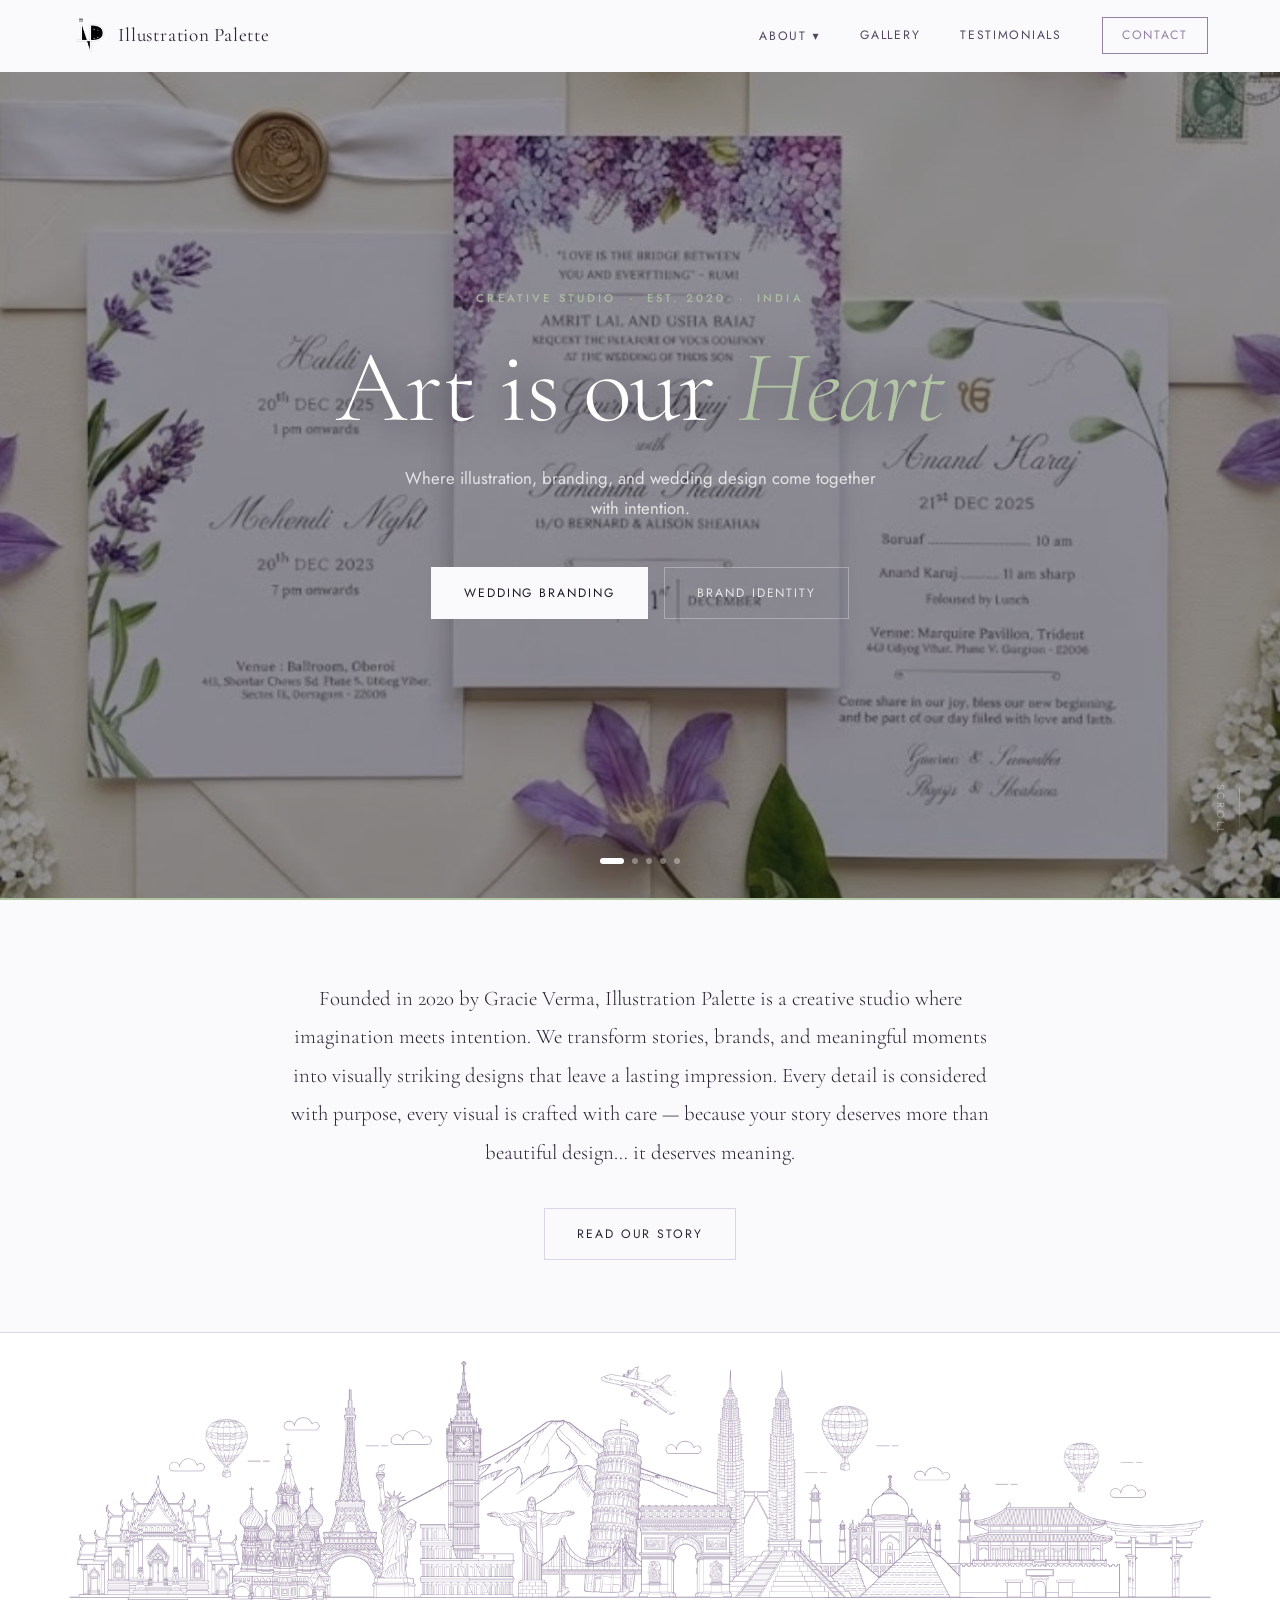
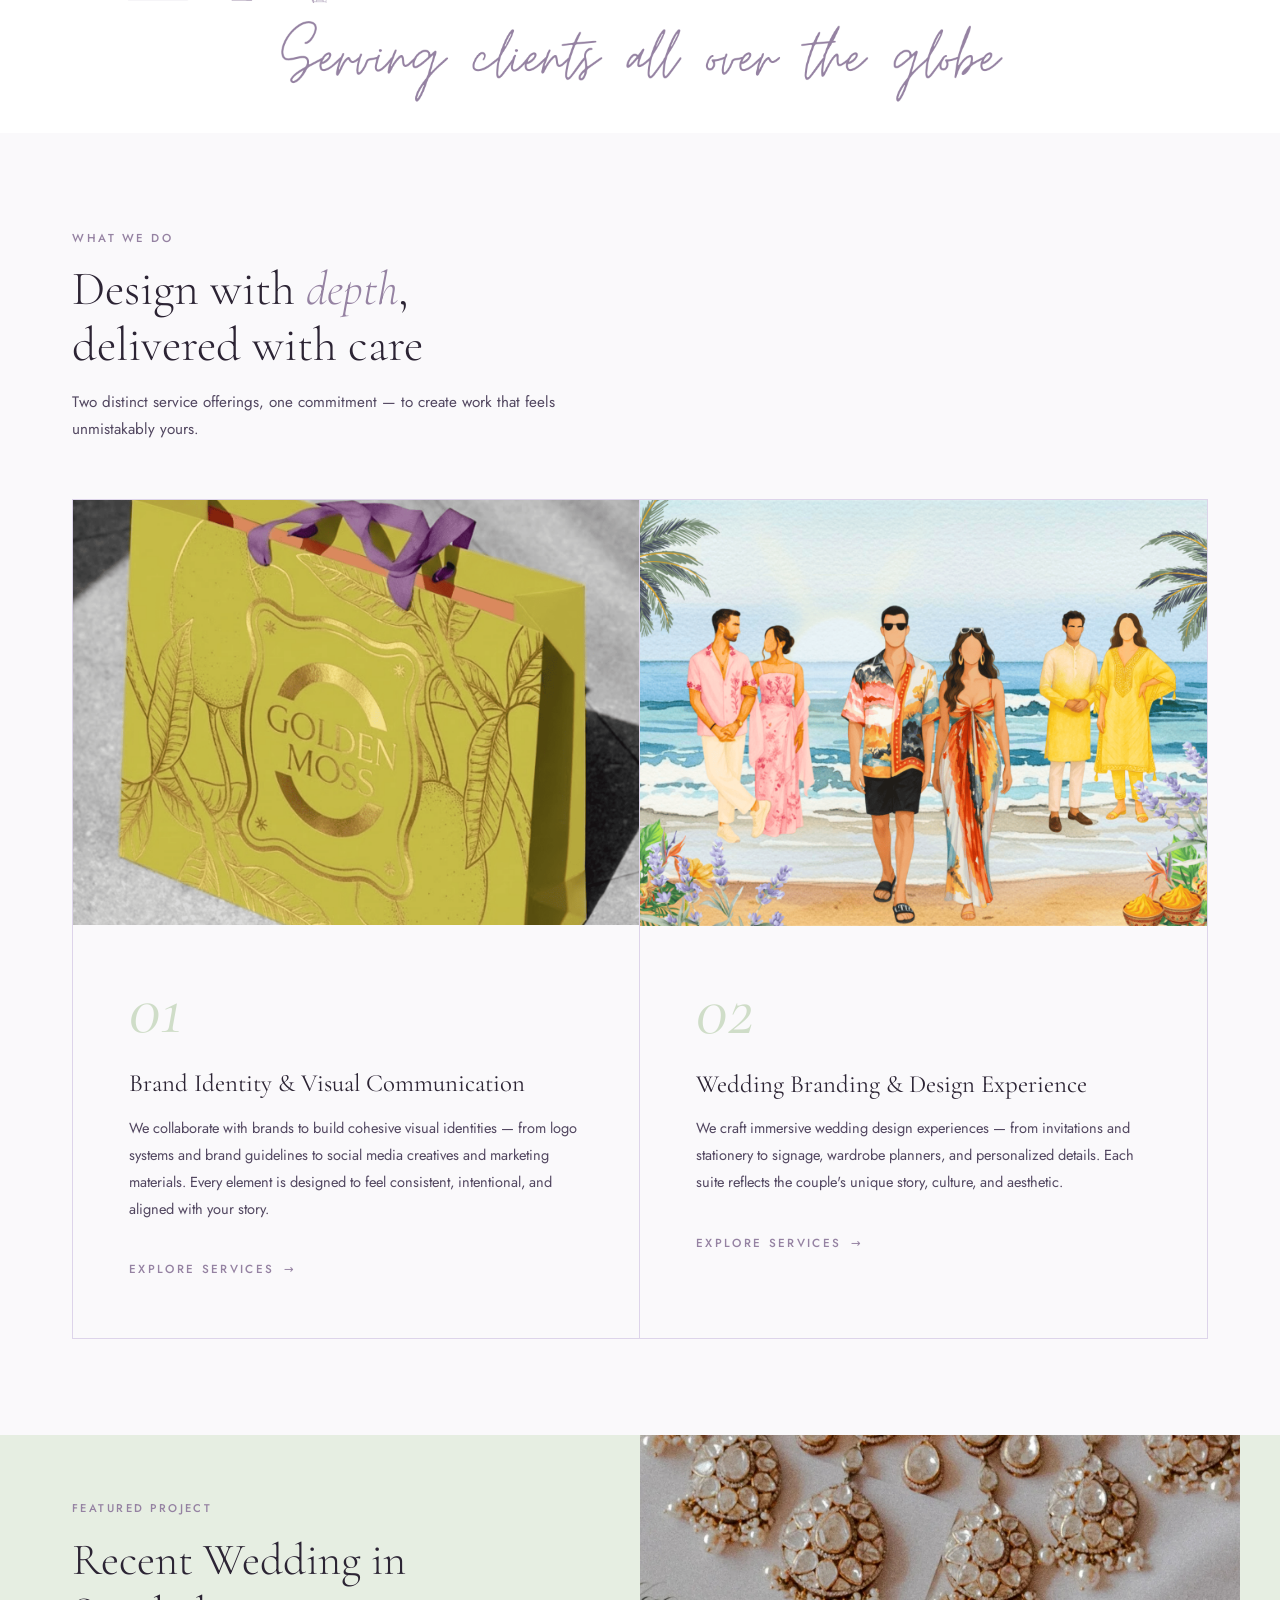
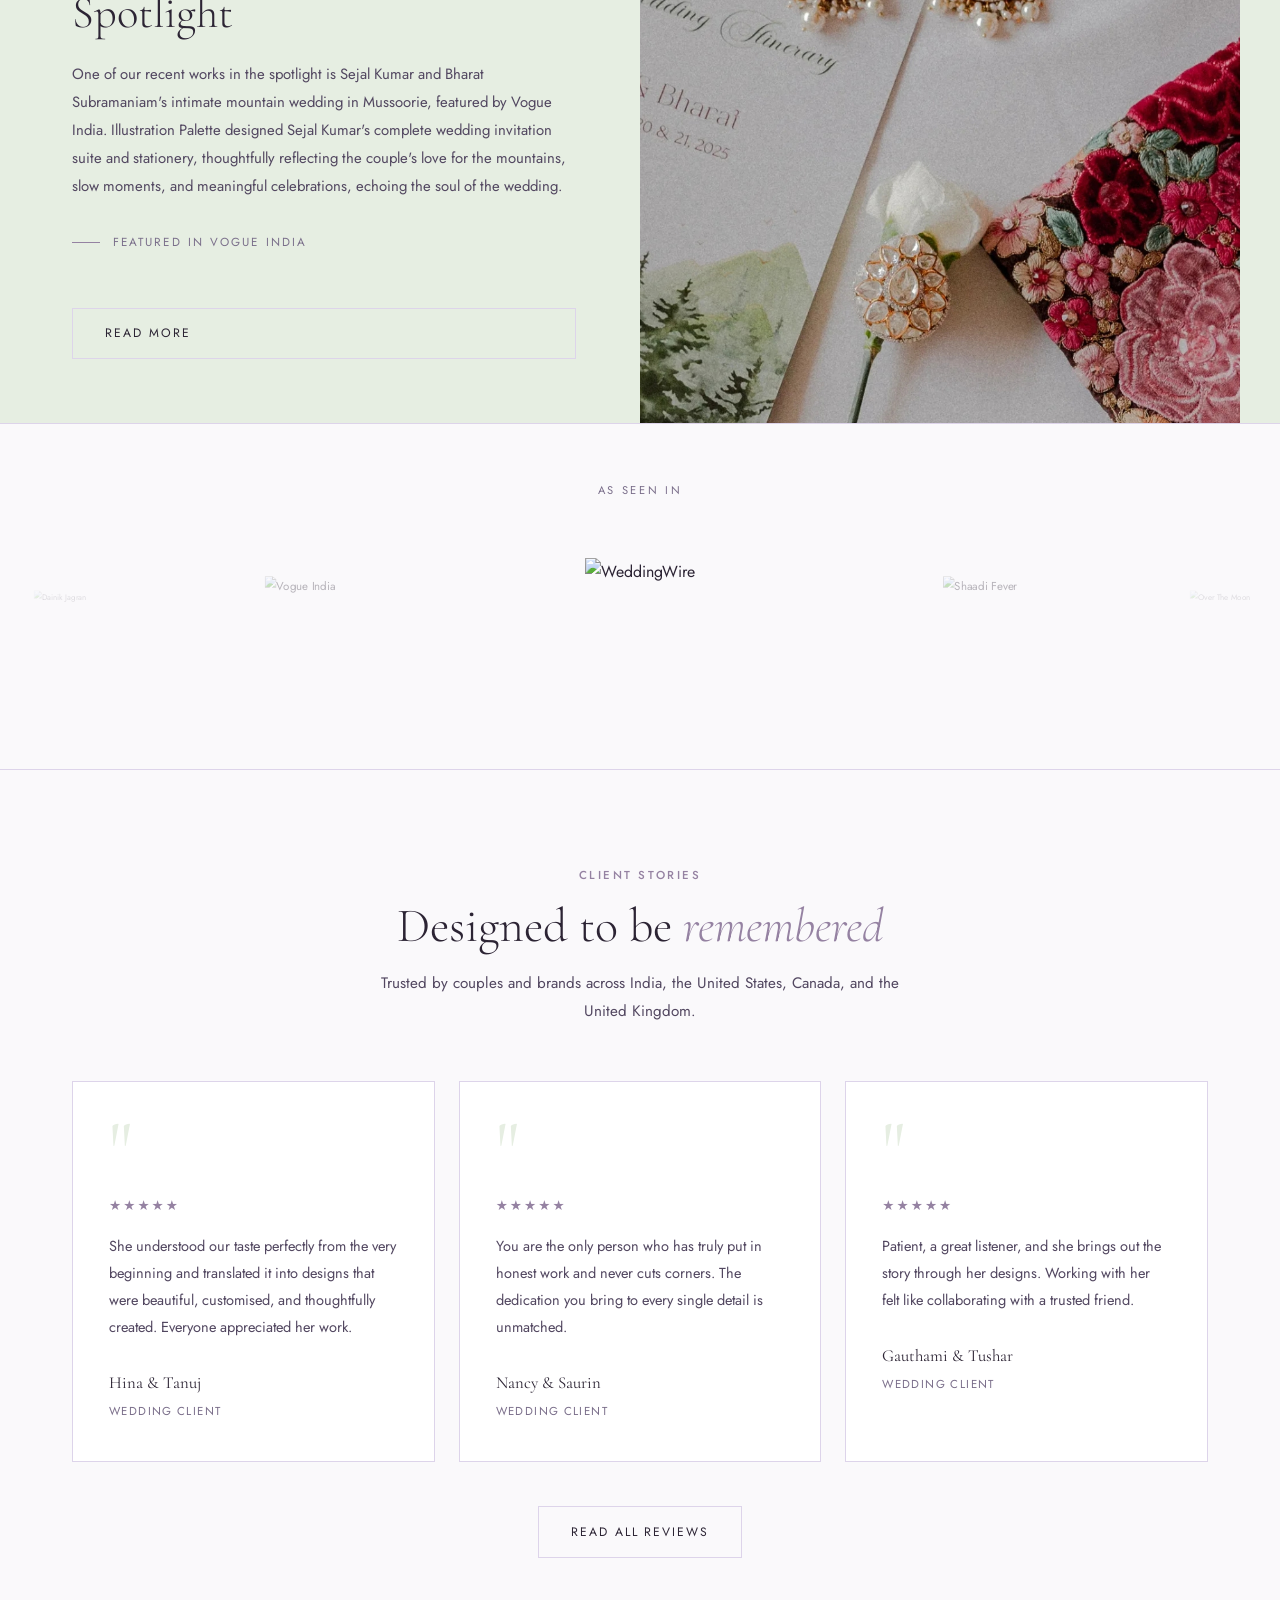
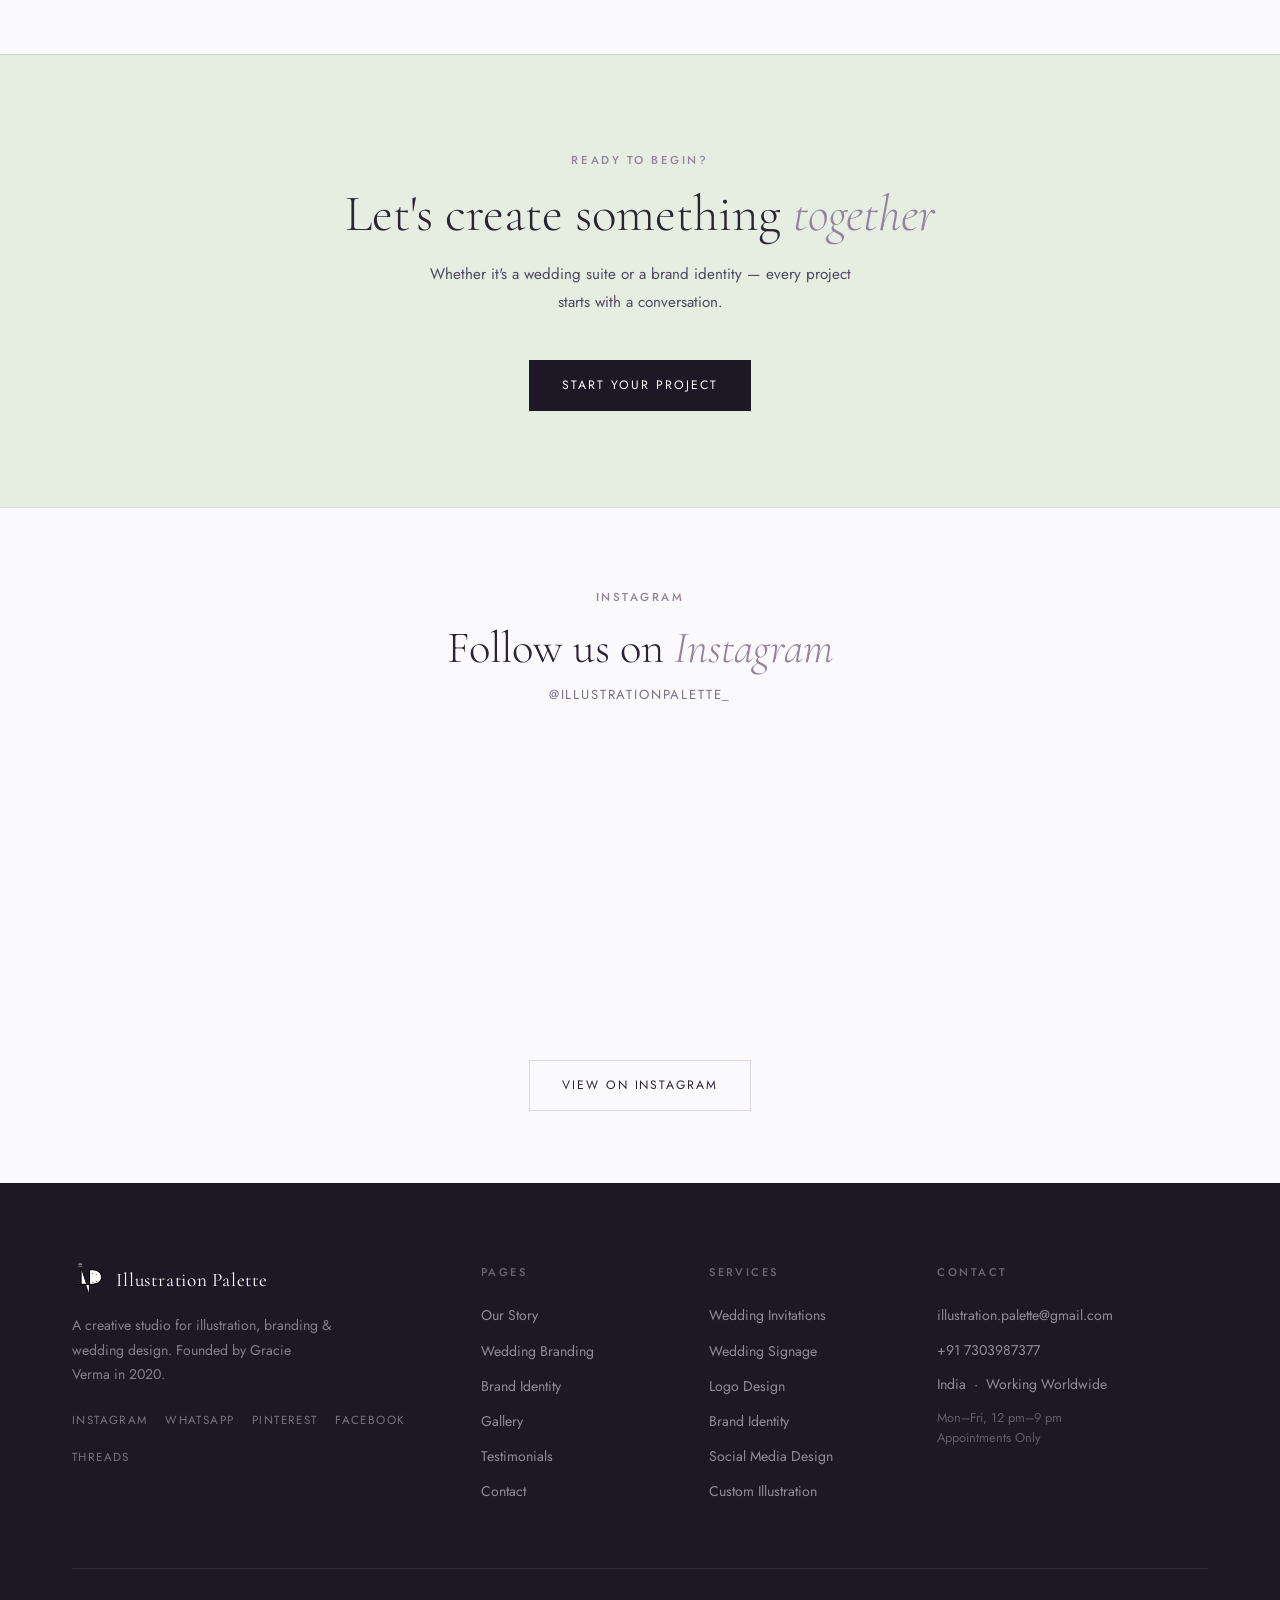
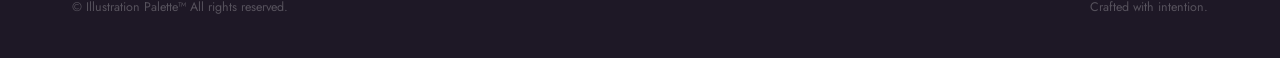
==== index.html @ edf14e71 "Initial commit — Illustration Palette static site 7-page static site (HTML/CSS/JS) for Illustration " ====
﻿<!DOCTYPE html>
<html lang="en">
<head>
  <meta charset="UTF-8">
  <meta name="viewport" content="width=device-width, initial-scale=1.0">
  <title>Illustration Palette — Art is our Heart</title>
  <meta name="description" content="Illustration Palette is a creative studio founded by Gracie Verma in 2020, specializing in brand identity, wedding branding, and custom illustration.">
  <link rel="icon" href="https://i0.wp.com/illustrationpalette.com/wp-content/uploads/2025/12/cropped-illustration-palette-packages-1-1.png?fit=32%2C32&ssl=1">
  <link rel="preconnect" href="https://fonts.googleapis.com">
  <link rel="preconnect" href="https://fonts.gstatic.com" crossorigin>
  <link href="https://fonts.googleapis.com/css2?family=Cormorant+Garamond:ital,wght@0,300;0,400;0,500;0,600;1,300;1,400&family=Jost:wght@300;400;500;600&display=swap" rel="stylesheet">
  <link rel="stylesheet" href="css/style.css">
</head>
<body>

  <!-- NAV -->
  <header class="nav" id="nav">
    <div class="nav__inner">
      <a href="index.html" class="nav__logo"><img src="media/Home%20Page/logo%20png.png" alt="Illustration Palette" class="nav__logo-img"><span>Illustration Palette</span></a>
      <nav class="nav__links" aria-label="Main navigation">
        <div class="nav__item">
          <a href="about.html" class="nav__link">About &#9662;</a>
          <div class="nav__dropdown-menu">
            <a href="about.html">Our Story</a>
            <a href="wedding-branding.html">Wedding Branding</a>
            <a href="brand-identity.html">Brand Identity</a>
          </div>
        </div>
        <a href="gallery.html" class="nav__link nav__item">Gallery</a>
        <a href="testimonials.html" class="nav__link nav__item">Testimonials</a>
        <a href="contact.html" class="nav__link nav__link--cta nav__item">Contact</a>
      </nav>
      <button class="nav__hamburger" id="hamburger" aria-label="Toggle menu">
        <span></span><span></span><span></span>
      </button>
    </div>
  </header>

  <nav class="nav__mobile" id="mobileNav" aria-label="Mobile navigation">
    <div class="nav__mobile-item">
      <a href="about.html" class="nav__mobile-link">About</a>
      <div class="nav__mobile-sub">
        <a href="about.html">Our Story</a>
        <a href="wedding-branding.html">Wedding Branding</a>
        <a href="brand-identity.html">Brand Identity</a>
      </div>
    </div>
    <div class="nav__mobile-item"><a href="gallery.html" class="nav__mobile-link">Gallery</a></div>
    <div class="nav__mobile-item"><a href="testimonials.html" class="nav__mobile-link">Testimonials</a></div>
    <div class="nav__mobile-item"><a href="contact.html" class="nav__mobile-link">Contact</a></div>
  </nav>

  <!-- HERO SLIDER -->
  <section class="hero" id="heroSlider">

    <div class="slider" aria-hidden="true">
      <div class="slide active">
        <img src="media/Home%20Page/home%20page%20slider/Website-banners-IP-1918-x-920-px-1.jpg" alt="Wedding invitation suite by Illustration Palette" loading="eager">
      </div>
      <div class="slide">
        <img src="media/Home%20Page/home%20page%20slider/Website-banners-IP-1918-x-920-px-2.jpg" alt="Custom stationery by Illustration Palette" loading="lazy">
      </div>
      <div class="slide">
        <img src="media/Home%20Page/home%20page%20slider/Website-banners-IP-1918-x-920-px-3.jpg" alt="Wedding signage by Illustration Palette" loading="lazy">
      </div>
      <div class="slide">
        <img src="media/Home%20Page/home%20page%20slider/Website-banners-IP-1918-x-920-px-4.jpg" alt="Fan-fold invitation suite by Illustration Palette" loading="lazy">
      </div>
      <div class="slide">
        <img src="media/Home%20Page/home%20page%20slider/Website-banners-IP-1918-x-920-px-5.jpg" alt="Wedding stationery flat-lay by Illustration Palette" loading="lazy">
      </div>
      <div class="slider__overlay"></div>
    </div>

    <div class="hero__content">
      <span class="hero__eyebrow">Creative Studio &nbsp;·&nbsp; Est. 2020 &nbsp;·&nbsp; India</span>
      <h1 class="hero__title">Art is our <em>Heart</em></h1>
      <p class="hero__subtitle">Where illustration, branding, and wedding design come together with intention.</p>
      <div class="hero__ctas">
        <a href="wedding-branding.html" class="btn btn--cream">Wedding Branding</a>
        <a href="brand-identity.html" class="btn btn--ghost">Brand Identity</a>
      </div>
    </div>

    <div class="slider__dots" role="tablist" aria-label="Slider navigation">
      <button class="slider__dot active" role="tab" aria-label="Slide 1" aria-selected="true"></button>
      <button class="slider__dot" role="tab" aria-label="Slide 2" aria-selected="false"></button>
      <button class="slider__dot" role="tab" aria-label="Slide 3" aria-selected="false"></button>
      <button class="slider__dot" role="tab" aria-label="Slide 4" aria-selected="false"></button>
      <button class="slider__dot" role="tab" aria-label="Slide 5" aria-selected="false"></button>
    </div>

    <div class="slider__progress" id="sliderProgress"></div>

    <div class="hero__scroll" aria-hidden="true">
      <div class="hero__scroll-line"></div>
      <span>Scroll</span>
    </div>

  </section>

  <!-- INTRO BAND -->
  <div class="intro-band">
    <div class="container">
      <div class="intro-band__inner">
        <p class="intro-band__text">Founded in 2020 by Gracie Verma, Illustration Palette is a creative studio where imagination meets intention. We transform stories, brands, and meaningful moments into visually striking designs that leave a lasting impression. Every detail is considered with purpose, every visual is crafted with care — because your story deserves more than beautiful design… it deserves meaning.</p>
        <a href="about.html" class="btn btn--outline intro-band__cta">Read Our Story</a>
      </div>
    </div>
  </div>

  <!-- BREAKER BANNER -->
  <div class="breaker-banner" role="img" aria-label="Illustration Palette studio work">
    <div class="breaker-banner__shield"></div>
  </div>

  <!-- SERVICES -->
  <section class="services">
    <div class="container">
      <div class="section-header fade-in">
        <span class="label">What We Do</span>
        <h2 class="section-header__title">Design with <em>depth</em>,<br>delivered with care</h2>
        <p class="section-header__sub">Two distinct service offerings, one commitment — to create work that feels unmistakably yours.</p>
      </div>
      <div class="services__grid">
        <div class="service-card fade-in">
          <div class="service-card__img">
            <img src="media/Home%20Page/Services-banner-1.png" alt="Brand Identity work by Illustration Palette" loading="lazy">
          </div>
          <div class="service-card__body">
            <div class="service-card__num">01</div>
            <h3 class="service-card__title">Brand Identity &amp; Visual Communication</h3>
            <p class="service-card__desc">We collaborate with brands to build cohesive visual identities — from logo systems and brand guidelines to social media creatives and marketing materials. Every element is designed to feel consistent, intentional, and aligned with your story.</p>
            <a href="brand-identity.html" class="service-card__link">Explore Services</a>
          </div>
        </div>
        <div class="service-card fade-in">
          <div class="service-card__img">
            <img src="media/Home%20Page/Services-banner-2.png" alt="Wedding Branding work by Illustration Palette" loading="lazy">
          </div>
          <div class="service-card__body">
            <div class="service-card__num">02</div>
            <h3 class="service-card__title">Wedding Branding &amp; Design Experience</h3>
            <p class="service-card__desc">We craft immersive wedding design experiences — from invitations and stationery to signage, wardrobe planners, and personalized details. Each suite reflects the couple's unique story, culture, and aesthetic.</p>
            <a href="wedding-branding.html" class="service-card__link">Explore Services</a>
          </div>
        </div>
      </div>
    </div>
  </section>

  <!-- FEATURED PROJECT -->
  <section class="featured">
    <div class="featured__inner">
      <div class="featured__text fade-in">
        <span class="featured__label">Featured Project</span>
        <h2 class="featured__title">Recent Wedding in Spotlight</h2>
        <p class="featured__desc">One of our recent works in the spotlight is Sejal Kumar and Bharat Subramaniam's intimate mountain wedding in Mussoorie, featured by Vogue India. Illustration Palette designed Sejal Kumar's complete wedding invitation suite and stationery, thoughtfully reflecting the couple's love for the mountains, slow moments, and meaningful celebrations, echoing the soul of the wedding.</p>
        <div class="featured__press">Featured in Vogue India</div>
        <br>
        <a href="https://www.vogue.in/gallery/exclusive-inside-sejal-kumar-and-bharat-subramaniams-mountain-wedding-in-mussoorie" class="btn btn--outline" style="margin-top:1.75rem" target="_blank" rel="noopener">Read More</a>
      </div>
      <div class="featured__img fade-in">
        <img src="media/Home%20Page/home%20page%20slider/Website-banners-IP-1918-x-920-px-5.jpg"
             alt="Wedding design work by Illustration Palette" loading="lazy">
      </div>
    </div>
  </section>

  <!-- PRESS -->
  <section class="press">
    <p class="press__label">As Seen In</p>
    <div class="press__carousel" id="pressCarousel">
      <div class="press__item"><img src="media/Home%20Page/as%20seen%20in/vogue%20india.png" alt="Vogue India" draggable="false"></div>
      <div class="press__item"><img src="media/Home%20Page/as%20seen%20in/weddingwire.png" alt="WeddingWire" draggable="false"></div>
      <div class="press__item"><img src="media/Home%20Page/as%20seen%20in/shaadifever.webp" alt="Shaadi Fever" draggable="false"></div>
      <div class="press__item"><img src="media/Home%20Page/as%20seen%20in/over%20the%20moon.png" alt="Over The Moon" draggable="false"></div>
      <div class="press__item"><img src="media/Home%20Page/as%20seen%20in/tboi.png" alt="TBOI" draggable="false"></div>
      <div class="press__item"><img src="media/Home%20Page/as%20seen%20in/social%20ketchup.webp" alt="Social Ketchup" draggable="false"></div>
      <div class="press__item"><img src="media/Home%20Page/as%20seen%20in/wedding%20bazar.png" alt="Wedding Bazar" draggable="false"></div>
      <div class="press__item"><img src="media/Home%20Page/as%20seen%20in/local%20samosa.png" alt="Local Samosa" draggable="false"></div>
      <div class="press__item"><img src="media/Home%20Page/as%20seen%20in/dainik%20jagran.png" alt="Dainik Jagran" draggable="false"></div>
    </div>
  </section>

  <!-- TESTIMONIALS PREVIEW -->
  <section class="testimonials section">
    <div class="container">
      <div class="section-header section-header--center fade-in">
        <span class="label">Client Stories</span>
        <h2 class="section-header__title">Designed to be <em>remembered</em></h2>
        <p class="section-header__sub">Trusted by couples and brands across India, the United States, Canada, and the United Kingdom.</p>
      </div>
      <div class="testimonials__grid">
        <div class="testimonial-card fade-in">
          <span class="testimonial-card__quote">"</span>
          <div class="stars"><span>★</span><span>★</span><span>★</span><span>★</span><span>★</span></div>
          <p class="testimonial-card__text">She understood our taste perfectly from the very beginning and translated it into designs that were beautiful, customised, and thoughtfully created. Everyone appreciated her work.</p>
          <div class="testimonial-card__author">Hina &amp; Tanuj</div>
          <div class="testimonial-card__role">Wedding Client</div>
        </div>
        <div class="testimonial-card fade-in">
          <span class="testimonial-card__quote">"</span>
          <div class="stars"><span>★</span><span>★</span><span>★</span><span>★</span><span>★</span></div>
          <p class="testimonial-card__text">You are the only person who has truly put in honest work and never cuts corners. The dedication you bring to every single detail is unmatched.</p>
          <div class="testimonial-card__author">Nancy &amp; Saurin</div>
          <div class="testimonial-card__role">Wedding Client</div>
        </div>
        <div class="testimonial-card fade-in">
          <span class="testimonial-card__quote">"</span>
          <div class="stars"><span>★</span><span>★</span><span>★</span><span>★</span><span>★</span></div>
          <p class="testimonial-card__text">Patient, a great listener, and she brings out the story through her designs. Working with her felt like collaborating with a trusted friend.</p>
          <div class="testimonial-card__author">Gauthami &amp; Tushar</div>
          <div class="testimonial-card__role">Wedding Client</div>
        </div>
      </div>
      <div style="text-align:center; margin-top:2.75rem">
        <a href="testimonials.html" class="btn btn--outline">Read All Reviews</a>
      </div>
    </div>
  </section>

  <!-- CTA -->
  <section class="cta-section">
    <span class="label">Ready to Begin?</span>
    <h2 class="cta-section__title">Let's create something <em>together</em></h2>
    <p class="cta-section__sub">Whether it's a wedding suite or a brand identity — every project starts with a conversation.</p>
    <a href="contact.html" class="btn btn--primary">Start Your Project</a>
  </section>

  <!-- INSTAGRAM -->
  <section class="insta-section">
    <div class="container">
      <div class="insta-section__header">
        <span class="label">Instagram</span>
        <h2 class="insta-section__title">Follow us on <em>Instagram</em></h2>
        <p class="insta-section__handle">@illustrationpalette_</p>
      </div>
      <div class="insta-section__widget">
        <script src="https://elfsightcdn.com/platform.js" async></script>
        <div class="elfsight-app-f2173ceb-1bfb-4283-a702-a3a6cb5f926a" data-elfsight-app-lazy></div>
      </div>
      <div class="insta-section__cta">
        <a href="https://instagram.com/illustrationpalette_" class="btn btn--outline" target="_blank" rel="noopener">View on Instagram</a>
      </div>
    </div>
  </section>

  <!-- FOOTER -->
  <footer class="footer">
    <div class="container">
      <div class="footer__grid">
        <div>
          <div class="footer__logo"><img src="media/Home%20Page/logo%20png.png" alt="" class="footer__logo-img">Illustration Palette</div>
          <p class="footer__tagline">A creative studio for illustration, branding &amp; wedding design. Founded by Gracie Verma in 2020.</p>
          <div class="footer__social">
            <a href="https://instagram.com/illustrationpalette_" class="footer__social-link" target="_blank" rel="noopener">Instagram</a>
            <a href="https://wa.me/917303987377" class="footer__social-link" target="_blank" rel="noopener">WhatsApp</a>
            <a href="https://pinterest.com/IllustrationPalette_" class="footer__social-link" target="_blank" rel="noopener">Pinterest</a>
            <a href="#" class="footer__social-link">Facebook</a>
            <a href="#" class="footer__social-link">Threads</a>
          </div>
        </div>
        <div>
          <div class="footer__heading">Pages</div>
          <div class="footer__links">
            <a href="about.html" class="footer__link">Our Story</a>
            <a href="wedding-branding.html" class="footer__link">Wedding Branding</a>
            <a href="brand-identity.html" class="footer__link">Brand Identity</a>
            <a href="gallery.html" class="footer__link">Gallery</a>
            <a href="testimonials.html" class="footer__link">Testimonials</a>
            <a href="contact.html" class="footer__link">Contact</a>
          </div>
        </div>
        <div>
          <div class="footer__heading">Services</div>
          <div class="footer__links">
            <a href="wedding-branding.html" class="footer__link">Wedding Invitations</a>
            <a href="wedding-branding.html" class="footer__link">Wedding Signage</a>
            <a href="brand-identity.html" class="footer__link">Logo Design</a>
            <a href="brand-identity.html" class="footer__link">Brand Identity</a>
            <a href="brand-identity.html" class="footer__link">Social Media Design</a>
            <a href="brand-identity.html" class="footer__link">Custom Illustration</a>
          </div>
        </div>
        <div>
          <div class="footer__heading">Contact</div>
          <div class="footer__contact-item">illustration.palette@gmail.com</div>
          <div class="footer__contact-item">+91 7303987377</div>
          <div class="footer__contact-item">India &nbsp;·&nbsp; Working Worldwide</div>
          <div class="footer__contact-item" style="font-size:0.8rem;color:rgba(255,255,255,0.3);margin-top:0.5rem">Mon–Fri, 12 pm–9 pm<br>Appointments Only</div>
        </div>
      </div>
      <div class="footer__bottom">
        <span>© Illustration Palette™ All rights reserved.</span>
        <span>Crafted with intention.</span>
      </div>
    </div>
  </footer>

  <script src="js/main.js"></script>
</body>
</html>
---- css/style.css ----
@import url('https://fonts.googleapis.com/css2?family=Cormorant+Garamond:ital,wght@0,300;0,400;0,500;0,600;1,300;1,400&family=Jost:wght@300;400;500;600&display=swap');

/* ─── RESET ─── */
*, *::before, *::after { box-sizing: border-box; margin: 0; padding: 0; }
html { scroll-behavior: smooth; font-size: 16px; }
img { max-width: 100%; height: auto; display: block; }
a { text-decoration: none; color: inherit; }
button { cursor: pointer; border: none; background: none; font-family: inherit; }
ul, ol { list-style: none; }
input, select, textarea, button { font-family: inherit; }

/* ─── VARIABLES ─── */
:root {
  --cream:      #FAF9FB;           /* near-white with a whisper of purple  */
  --white:      #ffffff;
  --dark:       #1E1826;           /* deep purple-dark for dark sections   */
  --text:       #2C2434;           /* warm dark purple for body text       */
  --text-mid:   #524760;           /* muted purple-grey for secondary text */
  --text-light: #7A6E8A;           /* soft purple for captions / metadata  */
  --gold:       #9582A2;           /* PRIMARY ACCENT — muted mauve purple  */
  --gold-light: #B4A5C3;           /* lighter mauve for hovers / gradients */
  --blush:      #E6EEE2;           /* light sage green for section bgs     */
  --blush-deep: #CFDDC8;           /* deeper sage for borders / dividers   */
  --sage:       #B1C5A4;           /* SECONDARY ACCENT — sage green        */
  --border:     #DDD4EA;           /* lavender-tinted border               */
  --serif:      'Cormorant Garamond', Georgia, serif;
  --sans:       'Jost', system-ui, -apple-system, sans-serif;
  --max:        1200px;
  --nav-h:      72px;
  --ease:       cubic-bezier(0.4, 0, 0.2, 1);
}

/* ─── BASE ─── */
body {
  font-family: var(--sans);
  background-color: var(--cream);
  color: var(--text);
  line-height: 1.7;
  font-size: 1rem;
  font-weight: 400;
  overflow-x: hidden;
}
h1, h2, h3, h4, h5 {
  font-family: var(--serif);
  font-weight: 400;
  line-height: 1.2;
  color: var(--text);
}
p { line-height: 1.85; }
strong { font-weight: 500; }

/* ─── UTILITIES ─── */
.container        { max-width: var(--max); margin: 0 auto; padding: 0 2rem; }
.container--narrow{ max-width: 820px; margin: 0 auto; padding: 0 2rem; }
.text-center      { text-align: center; }

.label {
  font-size: 0.72rem;
  letter-spacing: 0.22em;
  text-transform: uppercase;
  font-weight: 500;
  color: var(--gold);
  display: block;
  margin-bottom: 0.85rem;
  font-family: var(--sans);
}

.section    { padding: 6rem 0; }
.section--sm{ padding: 3.5rem 0; }
.section--dark  { background: var(--dark); color: rgba(255,255,255,0.78); }
.section--dark h1,
.section--dark h2,
.section--dark h3 { color: #fff; }
.section--blush { background: var(--blush); }

.divider {
  width: 40px; height: 1px;
  background: var(--gold);
  margin: 1.25rem auto;
}
.divider--left { margin-left: 0; }

/* ─── FADE-IN ANIMATION ─── */
.fade-in {
  opacity: 0;
  transform: translateY(28px);
  transition: opacity 0.75s var(--ease), transform 0.75s var(--ease);
}
.fade-in.visible { opacity: 1; transform: translateY(0); }

/* ─── BUTTONS ─── */
.btn {
  display: inline-flex;
  align-items: center;
  gap: 0.5rem;
  padding: 0.9rem 2rem;
  font-size: 0.76rem;
  letter-spacing: 0.16em;
  text-transform: uppercase;
  font-weight: 400;
  transition: all 0.25s var(--ease);
  cursor: pointer;
  font-family: var(--sans);
}
.btn--primary {
  background: var(--dark);
  color: #fff;
  border: 1px solid var(--dark);
}
.btn--primary:hover { background: var(--gold); border-color: var(--gold); }

.btn--outline {
  background: transparent;
  color: var(--text);
  border: 1px solid var(--border);
}
.btn--outline:hover { border-color: var(--text); }

.btn--gold {
  background: var(--gold);
  color: #fff;
  border: 1px solid var(--gold);
}
.btn--gold:hover { background: transparent; color: var(--gold); }

.btn--ghost {
  background: transparent;
  color: rgba(255,255,255,0.8);
  border: 1px solid rgba(255,255,255,0.3);
}
.btn--ghost:hover { border-color: #fff; color: #fff; }

.btn--cream {
  background: var(--cream);
  color: var(--dark);
  border: 1px solid var(--cream);
}
.btn--cream:hover { background: var(--sage); border-color: var(--sage); }

/* ─── NAVIGATION ─── */
.nav {
  position: fixed;
  top: 0; left: 0; right: 0;
  z-index: 999;
  height: var(--nav-h);
  display: flex;
  align-items: center;
  background: var(--cream);
  transition: box-shadow 0.4s;
  border-bottom: 1px solid transparent;
}
.nav.scrolled {
  box-shadow: 0 2px 32px rgba(0,0,0,0.07);
  border-bottom-color: var(--border);
}
.nav__inner {
  display: flex;
  align-items: center;
  justify-content: space-between;
  width: 100%;
  max-width: var(--max);
  margin: 0 auto;
  padding: 0 2rem;
}
.nav__logo {
  display: flex;
  align-items: center;
  gap: 0.65rem;
  color: var(--text);
}
.nav__logo-img {
  height: 36px;
  width: auto;
  flex-shrink: 0;
  display: block;
  mix-blend-mode: multiply; /* blends white bg into the cream nav */
}
.nav__logo span {
  font-family: var(--serif);
  font-size: 1.2rem;
  letter-spacing: 0.04em;
}
.nav__links {
  display: flex;
  align-items: center;
  gap: 2.5rem;
}
.nav__item { position: relative; }
.nav__link {
  font-size: 0.76rem;
  letter-spacing: 0.14em;
  text-transform: uppercase;
  font-weight: 400;
  color: var(--text-mid);
  transition: color 0.2s;
  padding: 0.25rem 0;
  display: inline-flex;
  align-items: center;
  gap: 0.3rem;
}
.nav__link:hover, .nav__link.active { color: var(--text); }
.nav__link--cta {
  color: var(--gold);
  border: 1px solid var(--gold);
  padding: 0.45rem 1.2rem;
}
.nav__link--cta:hover { background: var(--gold); color: #fff; }

.nav__dropdown-menu {
  position: absolute;
  top: 100%;
  left: 0;
  background: var(--cream);
  border: 1px solid var(--border);
  min-width: 200px;
  padding: 0.75rem 0 0.5rem;
  opacity: 0;
  pointer-events: none;
  transform: translateY(-6px);
  transition: opacity 0.25s, transform 0.25s;
  box-shadow: 0 10px 30px rgba(0,0,0,0.08);
}
.nav__item:hover .nav__dropdown-menu {
  opacity: 1;
  pointer-events: all;
  transform: translateY(0);
}
.nav__dropdown-menu a {
  display: block;
  padding: 0.6rem 1.4rem;
  font-size: 0.76rem;
  letter-spacing: 0.1em;
  text-transform: uppercase;
  color: var(--text-mid);
  transition: color 0.2s;
}
.nav__dropdown-menu a:hover { color: var(--gold); }

.nav__hamburger {
  display: none;
  flex-direction: column;
  justify-content: center;
  gap: 6px;
  width: 28px;
  height: 28px;
  cursor: pointer;
  background: none;
  border: none;
  padding: 0;
}
.nav__hamburger span {
  width: 100%;
  height: 1.5px;
  background: var(--text);
  transition: all 0.3s;
  transform-origin: center;
  display: block;
}
.nav__hamburger.open span:nth-child(1) { transform: translateY(7.5px) rotate(45deg); }
.nav__hamburger.open span:nth-child(2) { opacity: 0; transform: scaleX(0); }
.nav__hamburger.open span:nth-child(3) { transform: translateY(-7.5px) rotate(-45deg); }

.nav__mobile {
  display: none;
  position: fixed;
  top: var(--nav-h);
  left: 0; right: 0;
  background: var(--cream);
  border-bottom: 1px solid var(--border);
  padding: 1.5rem 2rem 2rem;
  z-index: 998;
  box-shadow: 0 8px 24px rgba(0,0,0,0.08);
}
.nav__mobile.open { display: block; }
.nav__mobile-item { margin-bottom: 1.1rem; }
.nav__mobile-link {
  font-size: 0.82rem;
  letter-spacing: 0.14em;
  text-transform: uppercase;
  color: var(--text-mid);
  display: block;
  padding: 0.2rem 0;
}
.nav__mobile-link:hover { color: var(--gold); }
.nav__mobile-sub { padding-left: 1rem; margin-top: 0.5rem; }
.nav__mobile-sub a {
  display: block;
  font-size: 0.76rem;
  letter-spacing: 0.1em;
  text-transform: uppercase;
  color: var(--text-light);
  padding: 0.3rem 0;
  transition: color 0.2s;
}
.nav__mobile-sub a:hover { color: var(--gold); }

/* ─── HERO SLIDER ─── */
.hero {
  position: relative;
  min-height: 100vh;
  display: flex;
  flex-direction: column;
  justify-content: center;
  align-items: center;
  text-align: center;
  overflow: hidden;
}

.slider {
  position: absolute;
  inset: 0;
  z-index: 0;
}
.slide {
  position: absolute;
  inset: 0;
  opacity: 0;
  transition: opacity 1.2s ease;
}
.slide.active { opacity: 1; }
.slide img {
  width: 100%;
  height: 100%;
  object-fit: cover;
  object-position: center;
  transform: scale(1.05);
  transition: transform 0.8s ease;
}
.slide.active img {
  transform: scale(1);
  transition: transform 8s ease;
}
.slider__overlay {
  position: absolute;
  inset: 0;
  background: rgba(20, 15, 28, 0.44);
  z-index: 1;
}

.slider__progress {
  position: absolute;
  bottom: 0; left: 0;
  height: 2px;
  width: 0%;
  background: var(--sage);
  z-index: 4;
}

.slider__dots {
  position: absolute;
  bottom: 2.25rem;
  left: 50%;
  transform: translateX(-50%);
  display: flex;
  gap: 8px;
  z-index: 4;
}
.slider__dot {
  width: 6px; height: 6px;
  border-radius: 50%;
  background: rgba(255,255,255,0.35);
  border: none; padding: 0;
  cursor: pointer;
  transition: all 0.3s;
}
.slider__dot.active { background: #fff; width: 24px; border-radius: 3px; }

.hero__content {
  position: relative;
  z-index: 2;
  padding: calc(var(--nav-h) + 3rem) 2rem 7rem;
  width: 100%;
  display: flex;
  flex-direction: column;
  align-items: center;
}
.hero__eyebrow {
  font-size: 0.7rem;
  letter-spacing: 0.28em;
  text-transform: uppercase;
  color: rgba(177,197,164,0.85);
  font-weight: 500;
  margin-bottom: 1.75rem;
  display: block;
}
.hero__title {
  font-size: clamp(3.5rem, 8vw, 7.5rem);
  font-family: var(--serif);
  font-weight: 300;
  line-height: 1.0;
  color: #fff;
  margin-bottom: 1.5rem;
  letter-spacing: -0.01em;
  text-shadow: 0 2px 32px rgba(20,15,28,0.5);
}
.hero__title em { font-style: italic; color: var(--sage); }
.hero__subtitle {
  font-size: 1.05rem;
  color: rgba(255,255,255,0.78);
  max-width: 480px;
  margin: 0 auto 2.75rem;
  font-weight: 400;
  line-height: 1.8;
}
.hero__ctas { display: flex; gap: 1rem; justify-content: center; flex-wrap: wrap; }

.hero__scroll {
  position: absolute;
  bottom: 4rem; right: 2.5rem;
  display: flex;
  flex-direction: column;
  align-items: center;
  gap: 0.6rem;
  font-size: 0.65rem;
  letter-spacing: 0.24em;
  text-transform: uppercase;
  color: rgba(255,255,255,0.38);
  z-index: 4;
  writing-mode: vertical-rl;
}
.hero__scroll-line {
  width: 1px; height: 44px;
  background: linear-gradient(to bottom, rgba(177,197,164,0.7), transparent);
  animation: scrollPulse 2.2s ease-in-out infinite;
}
@keyframes scrollPulse {
  0%   { opacity: 0; transform: scaleY(0); transform-origin: top; }
  40%  { opacity: 1; transform: scaleY(1); transform-origin: top; }
  100% { opacity: 0; transform: scaleY(1); transform-origin: bottom; }
}

@media (max-width: 768px) {
  .hero__scroll { display: none; }
}

/* ─── PAGE HERO (inner pages) ─── */
.page-hero {
  padding: calc(var(--nav-h) + 5rem) 2rem 4.5rem;
  text-align: center;
  background: var(--blush);
  position: relative;
}
.page-hero::after {
  content: '';
  position: absolute;
  bottom: 0; left: 0; right: 0;
  height: 1px;
  background: var(--blush-deep);
}
.page-hero__label {
  font-size: 0.7rem;
  letter-spacing: 0.26em;
  text-transform: uppercase;
  color: var(--gold);
  font-weight: 500;
  margin-bottom: 1rem;
}
.page-hero__title {
  font-size: clamp(2.5rem, 5vw, 4.5rem);
  font-family: var(--serif);
  font-weight: 300;
  color: var(--text);
  margin-bottom: 1rem;
  line-height: 1.1;
}
.page-hero__sub {
  font-size: 1.05rem;
  color: var(--text-mid);
  max-width: 540px;
  margin: 0 auto;
  font-weight: 400;
}

/* ─── INTRO BAND ─── */
.intro-band {
  padding: 5rem 0 4.5rem;
  border-bottom: 1px solid var(--border);
}
.intro-band__inner {
  display: flex;
  flex-direction: column;
  align-items: center;
  text-align: center;
}
.intro-band__text {
  font-family: var(--serif);
  font-size: clamp(1.05rem, 1.7vw, 1.3rem);
  font-weight: 300;
  text-align: center;
  color: var(--text);
  max-width: 720px;
  margin: 0 auto;
  line-height: 1.85;
}
.intro-band__cta { margin-top: 2.25rem; }

/* ─── BREAKER BANNER ─── */
.breaker-banner {
  width: 100%;
  aspect-ratio: 1918 / 600;
  background-image: url('../media/Home%20Page/1918x600-breaker-banner-1.png');
  background-size: cover;
  background-position: center;
  position: relative;
  overflow: hidden;
}
.breaker-banner__shield {
  position: absolute;
  inset: 0;
  z-index: 1;
  -webkit-user-drag: none;
  user-select: none;
  pointer-events: all;
}

/* ─── SECTION HEADER ─── */
.section-header { margin-bottom: 3.5rem; }
.section-header--center { text-align: center; }
.section-header__title {
  font-size: clamp(2rem, 4vw, 3rem);
  font-family: var(--serif);
  font-weight: 300;
  line-height: 1.15;
}
.section-header__title em { font-style: italic; color: var(--gold); }
.section-header__sub {
  margin-top: 1rem;
  color: var(--text-mid);
  font-size: 0.95rem;
  max-width: 540px;
  line-height: 1.8;
}
.section-header--center .section-header__sub { margin: 1rem auto 0; }

/* ─── SERVICES (homepage 2-panel) ─── */
.services { padding: 6rem 0; }
.services__grid {
  display: grid;
  grid-template-columns: 1fr 1fr;
  border: 1px solid var(--border);
}
.service-card {
  border-right: 1px solid var(--border);
  position: relative;
  overflow: hidden;
  transition: background 0.4s;
  display: flex;
  flex-direction: column;
}
.service-card:last-child { border-right: none; }
.service-card::after {
  content: '';
  position: absolute;
  bottom: 0; left: 0;
  width: 0; height: 2px;
  background: var(--gold);
  transition: width 0.45s var(--ease);
}
.service-card:hover::after { width: 100%; }
.service-card:hover { background: var(--blush); }

.service-card__img {
  width: 100%;
  aspect-ratio: 4 / 3;
  overflow: hidden;
  flex-shrink: 0;
}
.service-card__img img {
  width: 100%;
  height: 100%;
  object-fit: cover;
  object-position: center;
  display: block;
  transition: transform 0.6s var(--ease);
}
.service-card:hover .service-card__img img { transform: scale(1.04); }

.service-card__body { padding: 3rem 3.5rem 3.5rem; }

.service-card__num {
  font-family: var(--serif);
  font-size: 4.5rem;
  color: var(--blush-deep);
  line-height: 1;
  margin-bottom: 1.5rem;
  font-style: italic;
}
.service-card__title {
  font-size: 1.55rem;
  font-family: var(--serif);
  margin-bottom: 1rem;
}
.service-card__desc {
  font-size: 0.91rem;
  color: var(--text-mid);
  margin-bottom: 2rem;
  line-height: 1.85;
}
.service-card__link {
  font-size: 0.73rem;
  letter-spacing: 0.2em;
  text-transform: uppercase;
  color: var(--gold);
  display: inline-flex;
  align-items: center;
  gap: 0.6rem;
  font-weight: 500;
  transition: gap 0.2s;
}
.service-card__link::after { content: '→'; }
.service-card:hover .service-card__link { gap: 1rem; }

/* ─── FEATURED PROJECT ─── */
.featured { background: var(--blush); overflow: hidden; }
.featured__inner {
  display: grid;
  grid-template-columns: 1fr 1fr;
  gap: 0;
  align-items: stretch;
  max-width: var(--max);
  margin: 0 auto;
}
.featured__text {
  padding: 4rem 4rem 4rem 2rem;
  display: flex;
  flex-direction: column;
  justify-content: center;
}
.featured__label {
  font-size: 0.7rem;
  letter-spacing: 0.22em;
  text-transform: uppercase;
  color: var(--gold);
  font-weight: 500;
  display: block;
  margin-bottom: 1rem;
}
.featured__title {
  font-size: clamp(1.9rem, 3.5vw, 2.9rem);
  font-family: var(--serif);
  color: var(--text);
  font-weight: 300;
  margin-bottom: 1.25rem;
  line-height: 1.2;
}
.featured__desc {
  font-size: 0.93rem;
  line-height: 1.88;
  margin-bottom: 2rem;
  color: var(--text-mid);
}
.featured__press {
  display: inline-flex;
  align-items: center;
  gap: 0.8rem;
  font-size: 0.73rem;
  letter-spacing: 0.18em;
  text-transform: uppercase;
  color: var(--text-light);
}
.featured__press::before {
  content: '';
  width: 28px;
  height: 1px;
  background: var(--gold);
}
.featured__img {
  overflow: hidden;
  min-height: 420px;
}
.featured__img img {
  width: 100%;
  height: 100%;
  object-fit: cover;
  object-position: center;
  transition: transform 0.7s var(--ease);
}
.featured__img:hover img { transform: scale(1.04); }

/* ─── PRESS LOGO CAROUSEL ─── */
.press {
  padding: 3.5rem 0;
  border-top: 1px solid var(--border);
  border-bottom: 1px solid var(--border);
}
.press__label {
  font-size: 0.7rem;
  letter-spacing: 0.24em;
  text-transform: uppercase;
  color: var(--text-light);
  text-align: center;
  margin-bottom: 2rem;
}
.press__carousel {
  position: relative;
  height: 180px;
  overflow: hidden;
  user-select: none;
}
.press__item {
  position: absolute;
  top: 50%;
  left: 50%;
  transform: translateX(-50%) translateY(-50%) scale(0.4);
  opacity: 0;
  transition: transform 0.5s cubic-bezier(0.4, 0, 0.2, 1),
              opacity   0.5s cubic-bezier(0.4, 0, 0.2, 1);
  pointer-events: none;
}
.press__item img {
  height: 130px;
  width: auto;
  max-width: 220px;
  object-fit: contain;
  display: block;
  mix-blend-mode: multiply;
  -webkit-user-drag: none;
}
/* Centre — full size, full opacity */
.press__item.is--c {
  transform: translateX(-50%) translateY(-50%) scale(1);
  opacity: 1;
  pointer-events: auto;
}
/* ±1 — slightly smaller, dimmed */
.press__item.is--p1 {
  transform: translateX(calc(-50% - 340px)) translateY(-50%) scale(0.72);
  opacity: 0.32;
}
.press__item.is--n1 {
  transform: translateX(calc(-50% + 340px)) translateY(-50%) scale(0.72);
  opacity: 0.32;
}
/* ±2 — further, more dimmed */
.press__item.is--p2 {
  transform: translateX(calc(-50% - 580px)) translateY(-50%) scale(0.5);
  opacity: 0.13;
}
.press__item.is--n2 {
  transform: translateX(calc(-50% + 580px)) translateY(-50%) scale(0.5);
  opacity: 0.13;
}

@media (max-width: 768px) {
  .press__carousel { height: 130px; }
  .press__item img { height: 90px; max-width: 200px; }
  .press__item.is--p2,
  .press__item.is--n2 { opacity: 0; }
  .press__item.is--p1 { transform: translateX(calc(-50% - 220px)) translateY(-50%) scale(0.68); }
  .press__item.is--n1 { transform: translateX(calc(-50% + 220px)) translateY(-50%) scale(0.68); }
}

/* ─── TESTIMONIALS ─── */
.testimonials__grid {
  display: grid;
  grid-template-columns: repeat(3, 1fr);
  gap: 1.5rem;
  margin-top: 3.5rem;
}
.testimonial-card {
  background: var(--white);
  border: 1px solid var(--border);
  padding: 2.5rem 2.25rem;
  position: relative;
  transition: box-shadow 0.3s;
}
.testimonial-card:hover { box-shadow: 0 8px 30px rgba(0,0,0,0.06); }
.testimonial-card__quote {
  font-family: var(--serif);
  font-size: 5rem;
  color: var(--blush);
  line-height: 0.7;
  margin-bottom: 1rem;
  display: block;
}
.testimonial-card__text {
  font-size: 0.91rem;
  line-height: 1.85;
  color: var(--text-mid);
  margin-bottom: 1.75rem;
}
.testimonial-card__author {
  font-family: var(--serif);
  font-size: 1.05rem;
  color: var(--text);
}
.testimonial-card__role {
  font-size: 0.72rem;
  letter-spacing: 0.12em;
  text-transform: uppercase;
  color: var(--text-light);
  margin-top: 0.25rem;
}
.stars {
  display: flex;
  gap: 2px;
  margin-bottom: 1rem;
  color: var(--gold);
  font-size: 0.85rem;
}

/* ─── CTA SECTION ─── */
.cta-section {
  padding: 6rem 2rem;
  text-align: center;
  background: var(--blush);
  border-top: 1px solid var(--blush-deep);
}
.cta-section__title {
  font-size: clamp(2rem, 4vw, 3.25rem);
  font-family: var(--serif);
  font-weight: 300;
  margin-bottom: 1rem;
}
.cta-section__title em { font-style: italic; color: var(--gold); }
.cta-section__sub {
  font-size: 0.95rem;
  color: var(--text-mid);
  max-width: 440px;
  margin: 0 auto 2.75rem;
  line-height: 1.8;
}

/* ─── ABOUT SPLITS ─── */
.about-split {
  display: grid;
  grid-template-columns: 1fr 1fr;
  gap: 5rem;
  align-items: center;
  padding: 6rem 0;
}
.about-split + .about-split { padding-top: 0; }
.about-split--reverse .about-split__img { order: 2; }
.about-split--reverse .about-split__content { order: 1; }
.about-split__img { overflow: hidden; }
.about-split__img img {
  width: 100%;
  aspect-ratio: 3/4;
  object-fit: cover;
  transition: transform 0.7s var(--ease);
}
.about-split__img:hover img { transform: scale(1.03); }
.about-split__title {
  font-size: clamp(1.75rem, 3vw, 2.5rem);
  font-family: var(--serif);
  margin-bottom: 1.25rem;
  line-height: 1.2;
}
.about-split__text {
  font-size: 0.93rem;
  color: var(--text-mid);
  line-height: 1.88;
  margin-bottom: 1.1rem;
}

/* ─── STATS ─── */
.stats {
  display: grid;
  grid-template-columns: repeat(3, 1fr);
  border: 1px solid var(--border);
  margin: 4rem 0;
}
.stat {
  padding: 2.5rem;
  border-right: 1px solid var(--border);
  text-align: center;
}
.stat:last-child { border-right: none; }
.stat__num {
  font-family: var(--serif);
  font-size: 3.25rem;
  font-weight: 300;
  color: var(--gold);
  line-height: 1;
  display: block;
  margin-bottom: 0.5rem;
}
.stat__label {
  font-size: 0.75rem;
  letter-spacing: 0.16em;
  text-transform: uppercase;
  color: var(--text-light);
}

/* ─── TTT MARKS (X and O) ─── */
.ttt-cell__mark--x,
.ttt-cell__mark--o {
  position: absolute;
  inset: 0;
  width: 100%; height: 100%;
  pointer-events: none;
  opacity: 0;
  transition: opacity 0.15s;
}
.ttt-cell.marked-x .ttt-cell__mark--x { opacity: 1; }
.ttt-cell.marked-o .ttt-cell__mark--o { opacity: 1; }
.ttt-cell.marked-x,
.ttt-cell.marked-o { cursor: default; }
.ttt-cell.marked-x:hover,
.ttt-cell.marked-o:hover { background: transparent; }

/* X lines */
.ttt-mark__line {
  stroke: var(--gold);
  stroke-width: 2px;
  stroke-linecap: round;
  fill: none;
  stroke-dasharray: 71;
  stroke-dashoffset: 71;
}
.ttt-cell.marked-x .ttt-mark__line--1 {
  animation: tttDraw 0.32s cubic-bezier(0.4,0,0.2,1) forwards;
}
.ttt-cell.marked-x .ttt-mark__line--2 {
  animation: tttDraw 0.32s cubic-bezier(0.4,0,0.2,1) 0.24s forwards;
}

/* O circle */
.ttt-mark__circle {
  stroke: var(--sage);
  stroke-width: 2px;
  stroke-linecap: round;
  fill: none;
  stroke-dasharray: 164;
  stroke-dashoffset: 164;
}
.ttt-cell.marked-o .ttt-mark__circle {
  animation: tttDraw 0.45s cubic-bezier(0.4,0,0.2,1) forwards;
}

@keyframes tttDraw { to { stroke-dashoffset: 0; } }

/* Win strike overlay */
.ttt-overlay {
  position: absolute;
  inset: 0;
  width: 100%; height: 100%;
  pointer-events: none;
  z-index: 10;
  opacity: 0;
  transition: opacity 0.2s;
}
.ttt-overlay.visible { opacity: 1; }
.ttt-strike {
  stroke-width: 3px;
  stroke-linecap: round;
  fill: none;
}

/* ─── TTT MODAL ─── */
.ttt-modal {
  position: fixed;
  inset: 0;
  z-index: 1000;
  display: flex;
  align-items: center;
  justify-content: center;
  pointer-events: none;
  opacity: 0;
  transition: opacity 0.3s var(--ease);
}
.ttt-modal.open {
  opacity: 1;
  pointer-events: all;
}
.ttt-modal__backdrop {
  position: absolute;
  inset: 0;
  background: rgba(30,24,38,0.62);
  backdrop-filter: blur(5px);
  -webkit-backdrop-filter: blur(5px);
}
.ttt-modal__card {
  position: relative;
  background: var(--cream);
  max-width: 520px;
  width: calc(100% - 3rem);
  padding: 3.5rem 3rem 3rem;
  border-left: 3px solid var(--gold);
  transform: translateY(20px) scale(0.97);
  transition: transform 0.35s var(--ease);
}
.ttt-modal.open .ttt-modal__card { transform: translateY(0) scale(1); }
.ttt-modal__close {
  position: absolute;
  top: 1.25rem; right: 1.25rem;
  font-size: 1.5rem;
  color: var(--text-light);
  line-height: 1;
  transition: color 0.2s;
}
.ttt-modal__close:hover { color: var(--gold); }
.ttt-modal__num {
  font-family: var(--serif);
  font-size: 0.75rem;
  letter-spacing: 0.14em;
  color: var(--gold);
  display: block;
  margin-bottom: 0.9rem;
}
.ttt-modal__title {
  font-family: var(--serif);
  font-size: clamp(1.5rem, 3vw, 2rem);
  font-weight: 500;
  color: var(--text);
  line-height: 1.2;
  margin-bottom: 1.25rem;
}
.ttt-modal__divider { width: 32px; height: 1px; background: var(--gold); margin-bottom: 1.25rem; }
.ttt-modal__desc {
  font-size: 0.93rem;
  color: var(--text-mid);
  line-height: 1.85;
}

/* ─── TIC-TAC-TOE SERVICES GRID ─── */
.ttt-grid {
  display: grid;
  grid-template-columns: repeat(3, 1fr);
  margin-top: 3.5rem;
  position: relative;
}
.ttt-cell {
  border-right: 1px solid var(--border);
  border-bottom: 1px solid var(--border);
  padding: 2.75rem 2.5rem;
  min-height: 200px;
  cursor: pointer;
  transition: background 0.35s var(--ease);
  position: relative;
}
.ttt-cell:nth-child(3n)   { border-right: none; }
.ttt-cell:nth-child(n+7)  { border-bottom: none; }
.ttt-cell:hover            { background: var(--blush); }
.ttt-cell__inner { display: flex; flex-direction: column; }
.ttt-cell__num {
  font-family: var(--serif);
  font-size: 0.78rem;
  letter-spacing: 0.12em;
  color: var(--gold);
  margin-bottom: 1rem;
  display: block;
  transition: color 0.3s;
}
.ttt-cell:hover .ttt-cell__num { color: var(--sage); }
.ttt-cell__title {
  font-family: var(--serif);
  font-size: 1.2rem;
  font-weight: 500;
  color: var(--text);
  line-height: 1.25;
  margin-bottom: 0;
  transition: color 0.3s;
}
.ttt-cell:hover .ttt-cell__title { color: var(--gold); }
.ttt-cell__reveal {
  display: grid;
  grid-template-rows: 0fr;
  transition: grid-template-rows 0.4s var(--ease);
}
.ttt-cell__reveal > p {
  overflow: hidden;
}
.ttt-cell:hover .ttt-cell__reveal {
  grid-template-rows: 1fr;
}
.ttt-cell__desc {
  font-size: 0.88rem;
  color: var(--text-mid);
  line-height: 1.75;
  padding-top: 0.9rem;
}

/* ─── SERVICES LIST (detail pages) ─── */
.services-list {
  display: grid;
  grid-template-columns: repeat(3, 1fr);
  gap: 1.5rem;
  margin-top: 3.5rem;
}
.service-item {
  padding: 2.25rem;
  border: 1px solid var(--border);
  transition: border-color 0.3s, transform 0.3s;
}
.service-item:hover {
  border-color: var(--gold);
  transform: translateY(-3px);
}
.service-item__bar {
  width: 28px; height: 1px;
  background: var(--gold);
  margin-bottom: 1.5rem;
}
.service-item__title {
  font-family: var(--serif);
  font-size: 1.2rem;
  margin-bottom: 0.75rem;
  line-height: 1.2;
}
.service-item__desc {
  font-size: 0.93rem;
  color: var(--text-mid);
  line-height: 1.82;
}

/* ─── FULL-WIDTH TEXT SECTION ─── */
.text-section {
  max-width: 780px;
  margin: 0 auto;
  padding: 5rem 2rem;
}
.text-section h2 {
  font-size: clamp(1.8rem, 3vw, 2.5rem);
  margin-bottom: 1.5rem;
}
.text-section h3 {
  font-size: 1.4rem;
  margin: 2.25rem 0 0.85rem;
}
.text-section p {
  font-size: 0.95rem;
  color: var(--text-mid);
  margin-bottom: 1.1rem;
  line-height: 1.88;
}
.text-section ul {
  margin: 0.5rem 0 1.25rem 1.25rem;
  list-style: disc;
}
.text-section ul li {
  font-size: 0.95rem;
  color: var(--text-mid);
  margin-bottom: 0.45rem;
}
.text-section hr {
  border: none;
  border-top: 1px solid var(--border);
  margin: 2.5rem 0;
}
.text-section img {
  width: 100%;
  margin: 2.5rem 0;
}

/* ─── GALLERY ─── */
.gallery-grid {
  columns: 3;
  column-gap: 1rem;
  margin-top: 3.5rem;
}
.gallery-item {
  break-inside: avoid;
  margin-bottom: 1rem;
  overflow: hidden;
  position: relative;
  cursor: zoom-in;
}
.gallery-item img {
  width: 100%;
  display: block;
  transition: transform 0.55s var(--ease);
}
.gallery-item:hover img { transform: scale(1.05); }
.gallery-placeholder {
  width: 100%;
  display: block;
  background: var(--blush);
  display: flex;
  align-items: center;
  justify-content: center;
  font-size: 0.72rem;
  letter-spacing: 0.14em;
  text-transform: uppercase;
  color: var(--text-light);
  transition: background 0.3s;
}
.gallery-placeholder:hover { background: var(--blush-deep); }

.gallery-section-label {
  font-family: var(--serif);
  font-size: 1.6rem;
  font-weight: 400;
  color: var(--text);
  margin-bottom: 0.5rem;
}
.gallery-section-meta {
  font-size: 0.78rem;
  letter-spacing: 0.12em;
  text-transform: uppercase;
  color: var(--text-light);
  margin-bottom: 0;
}
.gallery-section-header {
  padding-bottom: 1.5rem;
  border-bottom: 1px solid var(--border);
  margin-bottom: 0.5rem;
}

/* ─── CONTACT ─── */
.contact-grid {
  display: grid;
  grid-template-columns: 5fr 3.5fr;
  gap: 6rem;
  padding: 6rem 0;
}
.form-group { margin-bottom: 1.5rem; }
.form-label {
  display: block;
  font-size: 0.73rem;
  letter-spacing: 0.16em;
  text-transform: uppercase;
  color: var(--text-mid);
  margin-bottom: 0.5rem;
  font-weight: 400;
}
.form-label span { color: var(--gold); }
.form-input,
.form-select,
.form-textarea {
  width: 100%;
  padding: 0.85rem 1rem;
  border: 1px solid var(--border);
  background: transparent;
  font-size: 0.95rem;
  color: var(--text);
  font-weight: 400;
  transition: border-color 0.2s;
  -webkit-appearance: none;
  appearance: none;
  border-radius: 0;
  font-family: var(--sans);
}
.form-input:focus,
.form-select:focus,
.form-textarea:focus {
  outline: none;
  border-color: var(--gold);
}
.form-select {
  background-image: url("data:image/svg+xml,%3Csvg xmlns='http://www.w3.org/2000/svg' width='12' height='8' fill='none'%3E%3Cpath d='M1 1l5 5 5-5' stroke='%23A09488' stroke-width='1.5'/%3E%3C/svg%3E");
  background-repeat: no-repeat;
  background-position: right 1rem center;
  padding-right: 2.5rem;
  cursor: pointer;
}
.form-textarea { min-height: 140px; resize: vertical; }
.form-row { display: grid; grid-template-columns: 1fr 1fr; gap: 1.25rem; }
.form-note {
  font-size: 0.8rem;
  color: var(--text-light);
  margin-top: 0.75rem;
  line-height: 1.6;
}

.contact-info__title {
  font-family: var(--serif);
  font-size: 1.65rem;
  margin-bottom: 2rem;
  line-height: 1.2;
}
.contact-detail { margin-bottom: 1.75rem; }
.contact-detail__label {
  font-size: 0.7rem;
  letter-spacing: 0.2em;
  text-transform: uppercase;
  color: var(--text-light);
  margin-bottom: 0.35rem;
  display: block;
}
.contact-detail__value {
  font-size: 0.93rem;
  color: var(--text);
  line-height: 1.7;
}
.contact-detail__value a { transition: color 0.2s; }
.contact-detail__value a:hover { color: var(--gold); }

.social-links {
  display: flex;
  gap: 1.25rem;
  flex-wrap: wrap;
  margin-top: 2.25rem;
  padding-top: 2rem;
  border-top: 1px solid var(--border);
}
.social-link {
  font-size: 0.73rem;
  letter-spacing: 0.14em;
  text-transform: uppercase;
  color: var(--text-mid);
  transition: color 0.2s;
  font-weight: 400;
}
.social-link:hover { color: var(--gold); }

/* ─── INSTAGRAM SECTION ─── */
.insta-section {
  padding: 5rem 2rem 4.5rem;
  background: var(--cream);
  border-top: 1px solid var(--border);
  text-align: center;
}
.insta-section__header { margin-bottom: 2.5rem; }
.insta-section__title {
  font-family: var(--serif);
  font-size: clamp(1.8rem, 3.5vw, 2.8rem);
  font-weight: 300;
  color: var(--text);
  margin-top: 0.5rem;
  margin-bottom: 0.5rem;
  line-height: 1.2;
}
.insta-section__title em { font-style: italic; color: var(--gold); }
.insta-section__handle {
  font-size: 0.82rem;
  letter-spacing: 0.14em;
  text-transform: uppercase;
  color: var(--text-light);
}
.insta-section__widget {
  max-width: 960px;
  margin: 0 auto 2rem;
  min-height: 280px;
}
.insta-section__cta { margin-top: 0.5rem; }

/* ─── FOOTER ─── */
.footer {
  background: var(--dark);
  color: rgba(255,255,255,0.55);
  padding: 5rem 0 2.5rem;
}
.footer__grid {
  display: grid;
  grid-template-columns: 2fr 1fr 1fr 1.5fr;
  gap: 3rem;
  margin-bottom: 4rem;
}
.footer__logo {
  font-family: var(--serif);
  font-size: 1.2rem;
  color: #fff;
  margin-bottom: 1rem;
  letter-spacing: 0.04em;
  display: flex;
  align-items: center;
  gap: 0.65rem;
}
.footer__logo-img {
  height: 34px;
  width: auto;
  display: block;
  flex-shrink: 0;
  filter: invert(1); /* black mark → white on dark footer */
}
.footer__tagline {
  font-size: 0.88rem;
  line-height: 1.75;
  max-width: 260px;
  color: rgba(255,255,255,0.45);
}
.footer__heading {
  font-size: 0.7rem;
  letter-spacing: 0.22em;
  text-transform: uppercase;
  color: rgba(255,255,255,0.35);
  margin-bottom: 1.4rem;
  font-family: var(--sans);
  font-weight: 500;
}
.footer__links { display: flex; flex-direction: column; gap: 0.7rem; }
.footer__link {
  font-size: 0.88rem;
  color: rgba(255,255,255,0.5);
  transition: color 0.2s;
}
.footer__link:hover { color: var(--gold); }
.footer__contact-item {
  font-size: 0.88rem;
  margin-bottom: 0.75rem;
  color: rgba(255,255,255,0.5);
  line-height: 1.6;
}
.footer__social {
  display: flex;
  gap: 1.1rem;
  flex-wrap: wrap;
  margin-top: 1.5rem;
}
.footer__social-link {
  font-size: 0.73rem;
  letter-spacing: 0.12em;
  text-transform: uppercase;
  color: rgba(255,255,255,0.4);
  transition: color 0.2s;
}
.footer__social-link:hover { color: var(--gold); }
.footer__bottom {
  border-top: 1px solid rgba(255,255,255,0.08);
  padding-top: 1.75rem;
  display: flex;
  justify-content: space-between;
  align-items: center;
  font-size: 0.78rem;
  color: rgba(255,255,255,0.25);
}

/* ─── RESPONSIVE ─── */
@media (max-width: 1024px) {
  .featured__text     { padding: 3.5rem 3rem 3.5rem 2rem; }
  .footer__grid       { grid-template-columns: 1fr 1fr; gap: 2.5rem; }
  .testimonials__grid { grid-template-columns: 1fr 1fr; }
  .services-list      { grid-template-columns: 1fr 1fr; }
  .ttt-cell           { padding: 1.75rem 1.25rem; min-height: 160px; }
  .about-split        { gap: 3rem; }
  .contact-grid       { gap: 3.5rem; }
}

@media (max-width: 768px) {
  :root { --nav-h: 60px; }
  .container { padding: 0 1.25rem; }
  .section   { padding: 4rem 0; }

  .nav__links    { display: none; }
  .nav__hamburger{ display: flex; }

  .hero__title { font-size: clamp(3rem, 13vw, 5rem); }

  .services__grid { grid-template-columns: 1fr; }
  .service-card { border-right: none; border-bottom: 1px solid var(--border); }
  .service-card:last-child { border-bottom: none; }

  .featured__inner { grid-template-columns: 1fr; }
  .featured__text  { padding: 3rem 2rem 2rem; }
  .featured__img   { min-height: 280px; aspect-ratio: 4/3; }

  .about-split {
    grid-template-columns: 1fr;
    gap: 2.5rem;
    padding: 4rem 0;
  }
  .about-split--reverse .about-split__img,
  .about-split--reverse .about-split__content { order: unset; }

  .stats { grid-template-columns: 1fr 1fr; }
  .stat:nth-child(2) { border-right: none; }
  .stat:nth-child(3) {
    border-top: 1px solid var(--border);
    border-right: none;
    grid-column: 1 / -1;
  }

  .testimonials__grid { grid-template-columns: 1fr; }
  .services-list      { grid-template-columns: 1fr; }
  .ttt-cell           { padding: 1.1rem 0.7rem; min-height: 110px; }
  .ttt-cell__num      { font-size: 0.68rem; margin-bottom: 0.6rem; }
  .ttt-cell__title    { font-size: 0.88rem; }
  .gallery-grid       { columns: 2; }
  .contact-grid       { grid-template-columns: 1fr; gap: 3rem; padding: 4rem 0; }
  .footer__grid       { grid-template-columns: 1fr 1fr; }
  .footer__bottom     { flex-direction: column; gap: 0.75rem; text-align: center; }
}

@media (max-width: 480px) {
  .gallery-grid  { columns: 1; }
  .footer__grid  { grid-template-columns: 1fr; }
  .stats         { grid-template-columns: 1fr; }
  .stat          { border-right: none; border-bottom: 1px solid var(--border); }
  .stat:last-child { border-bottom: none; }
  .form-row      { grid-template-columns: 1fr; }
  .hero__ctas    { flex-direction: column; align-items: center; }
}
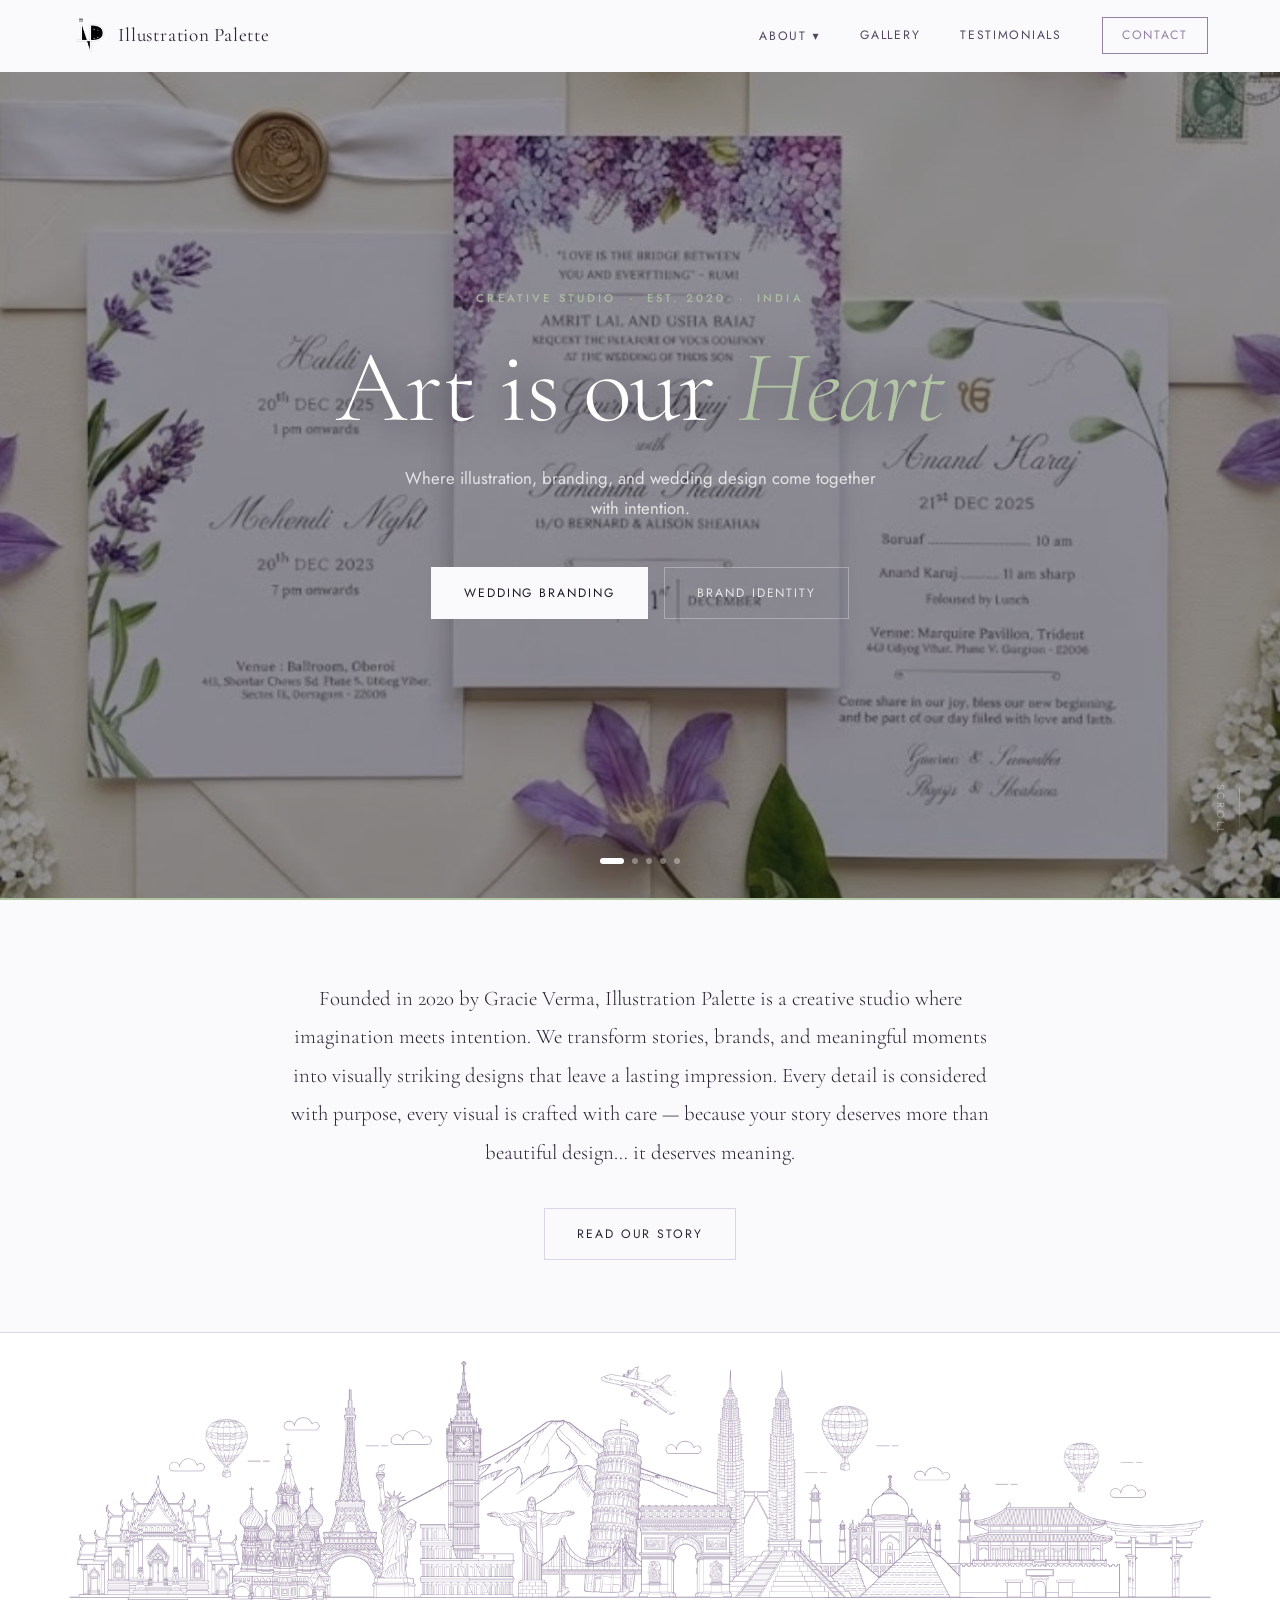
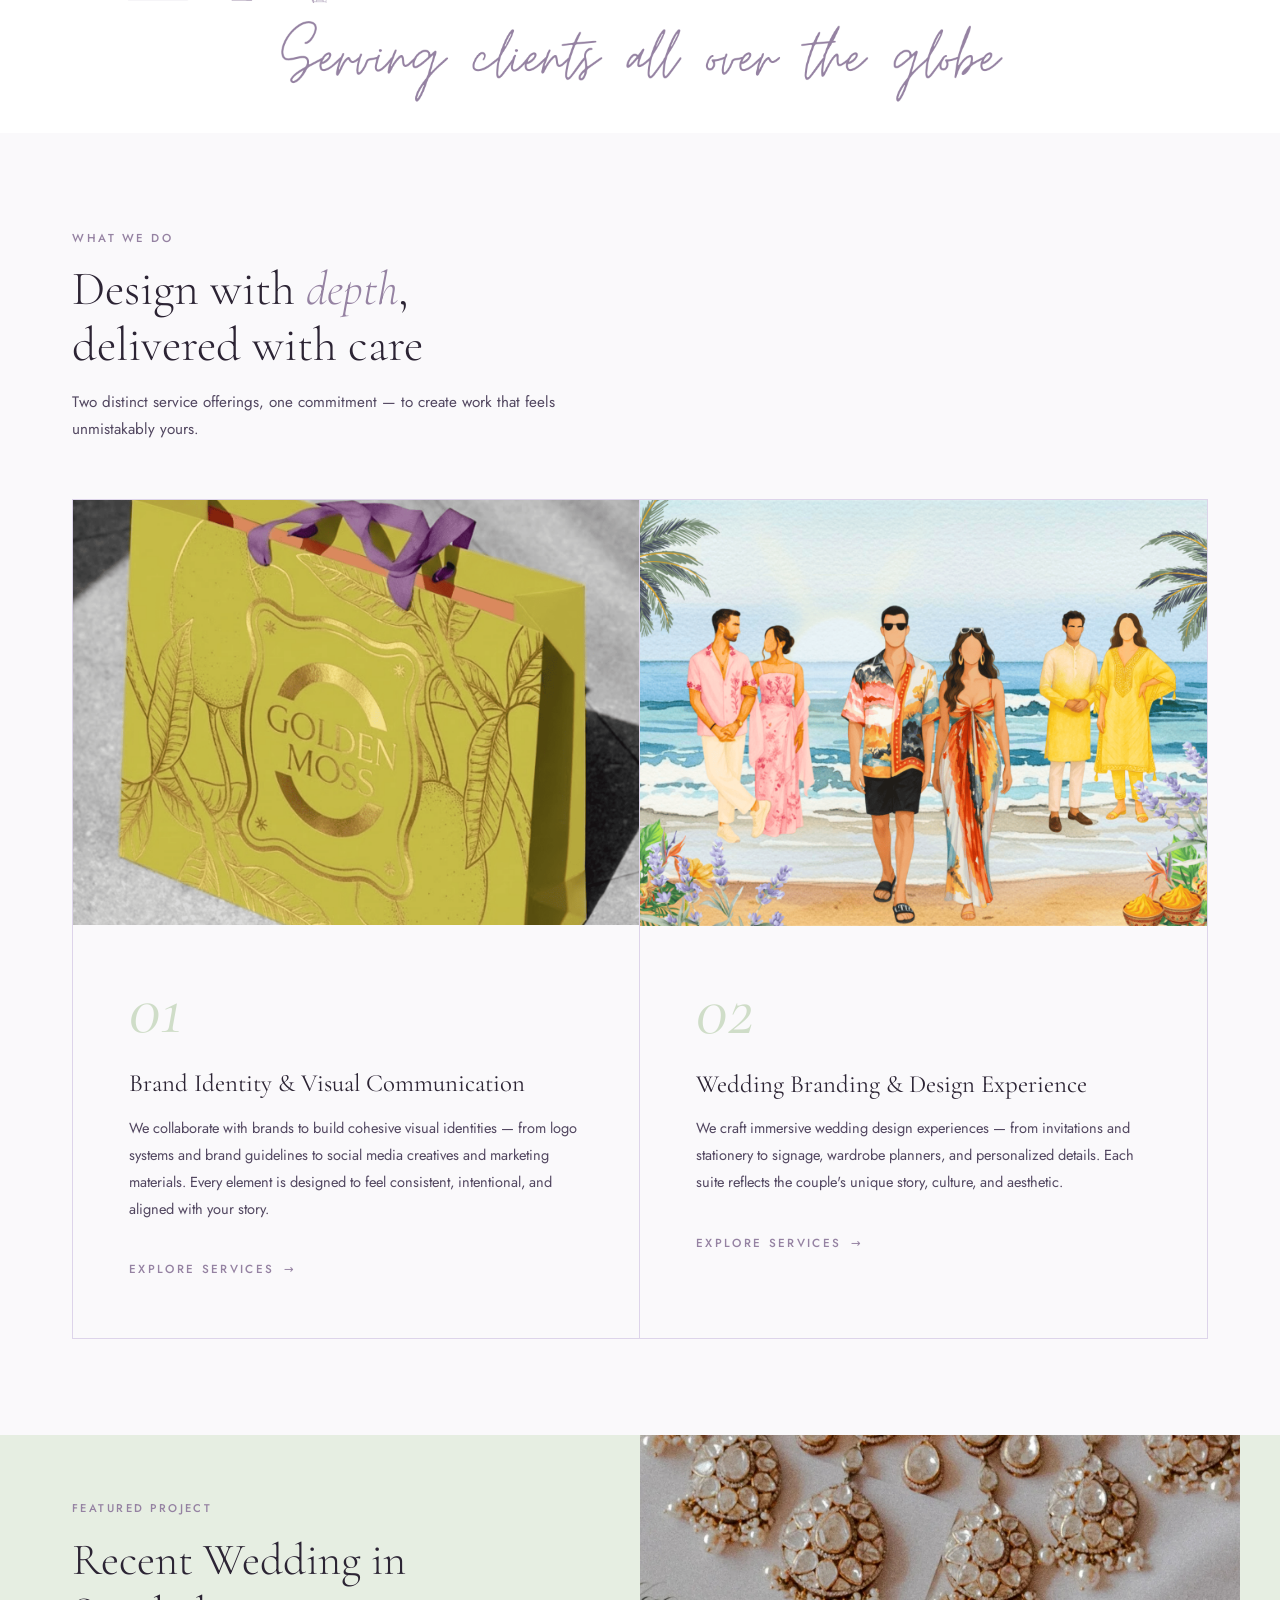
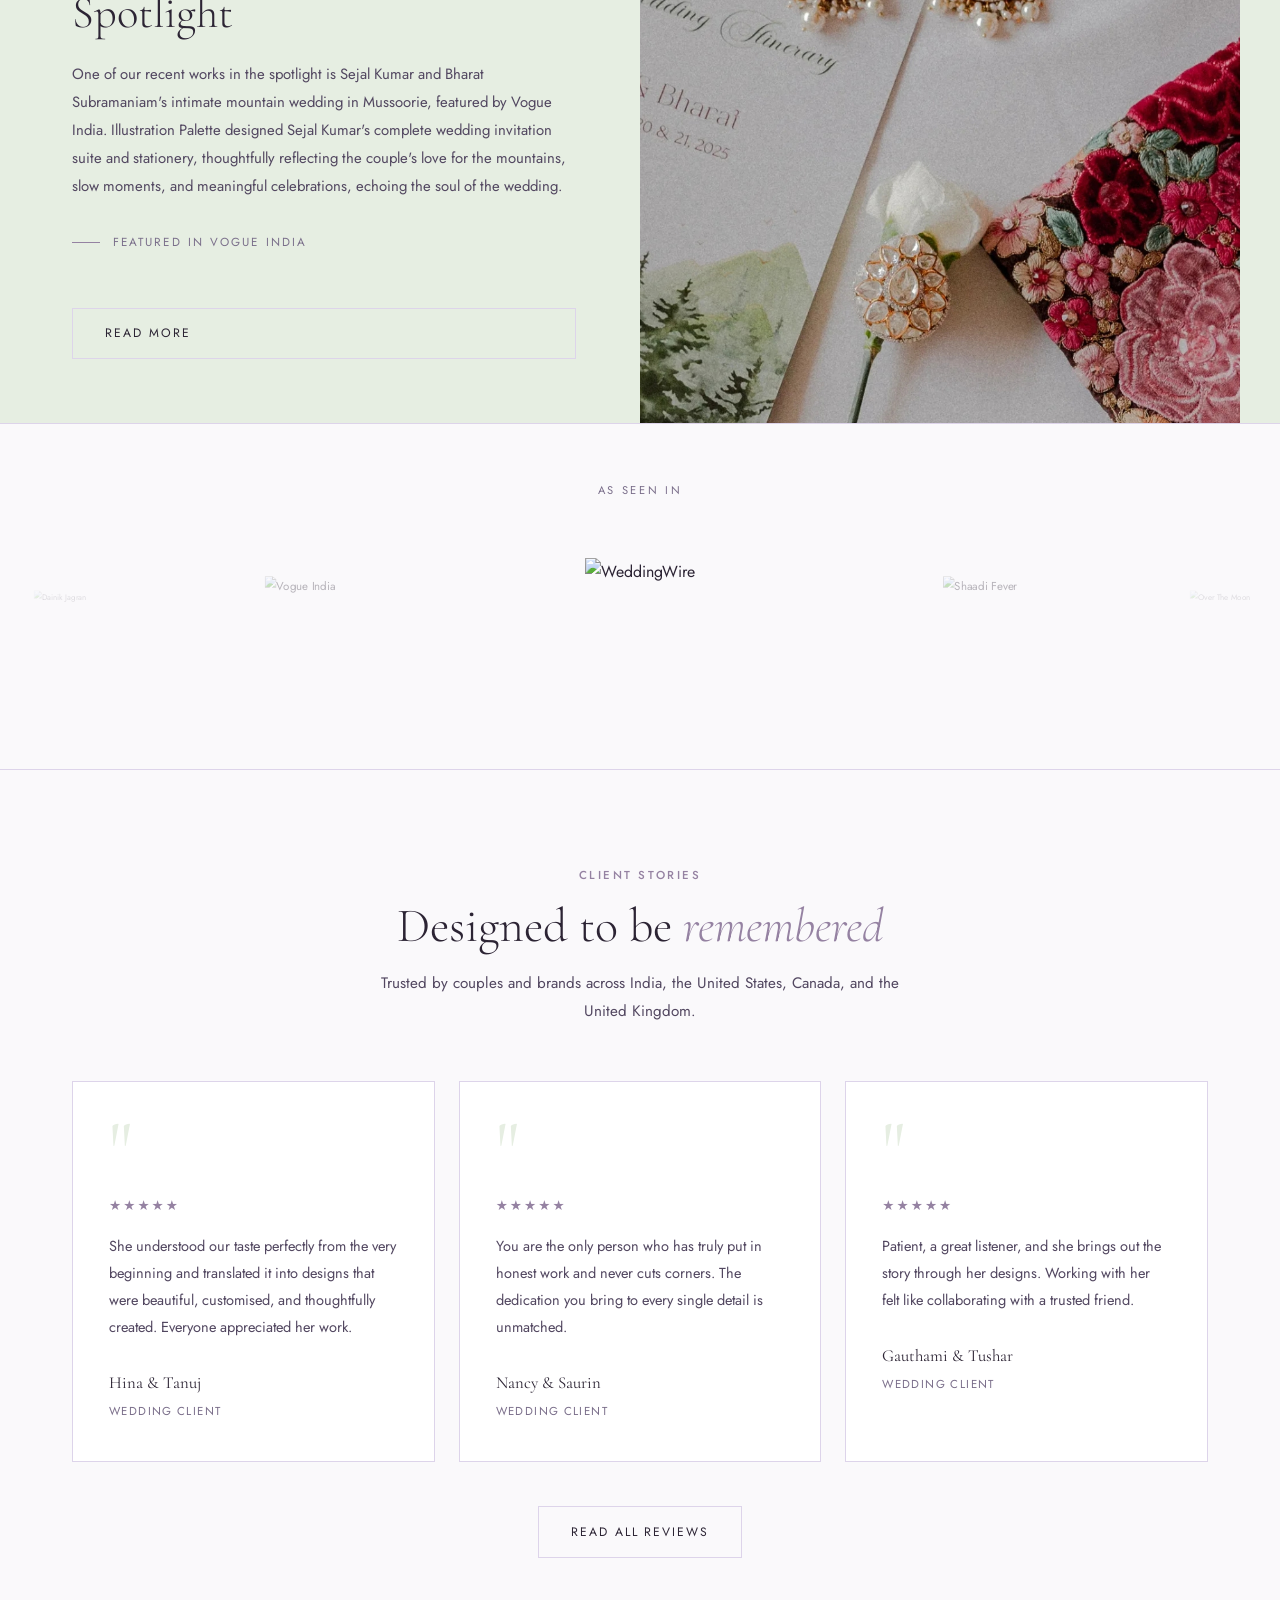
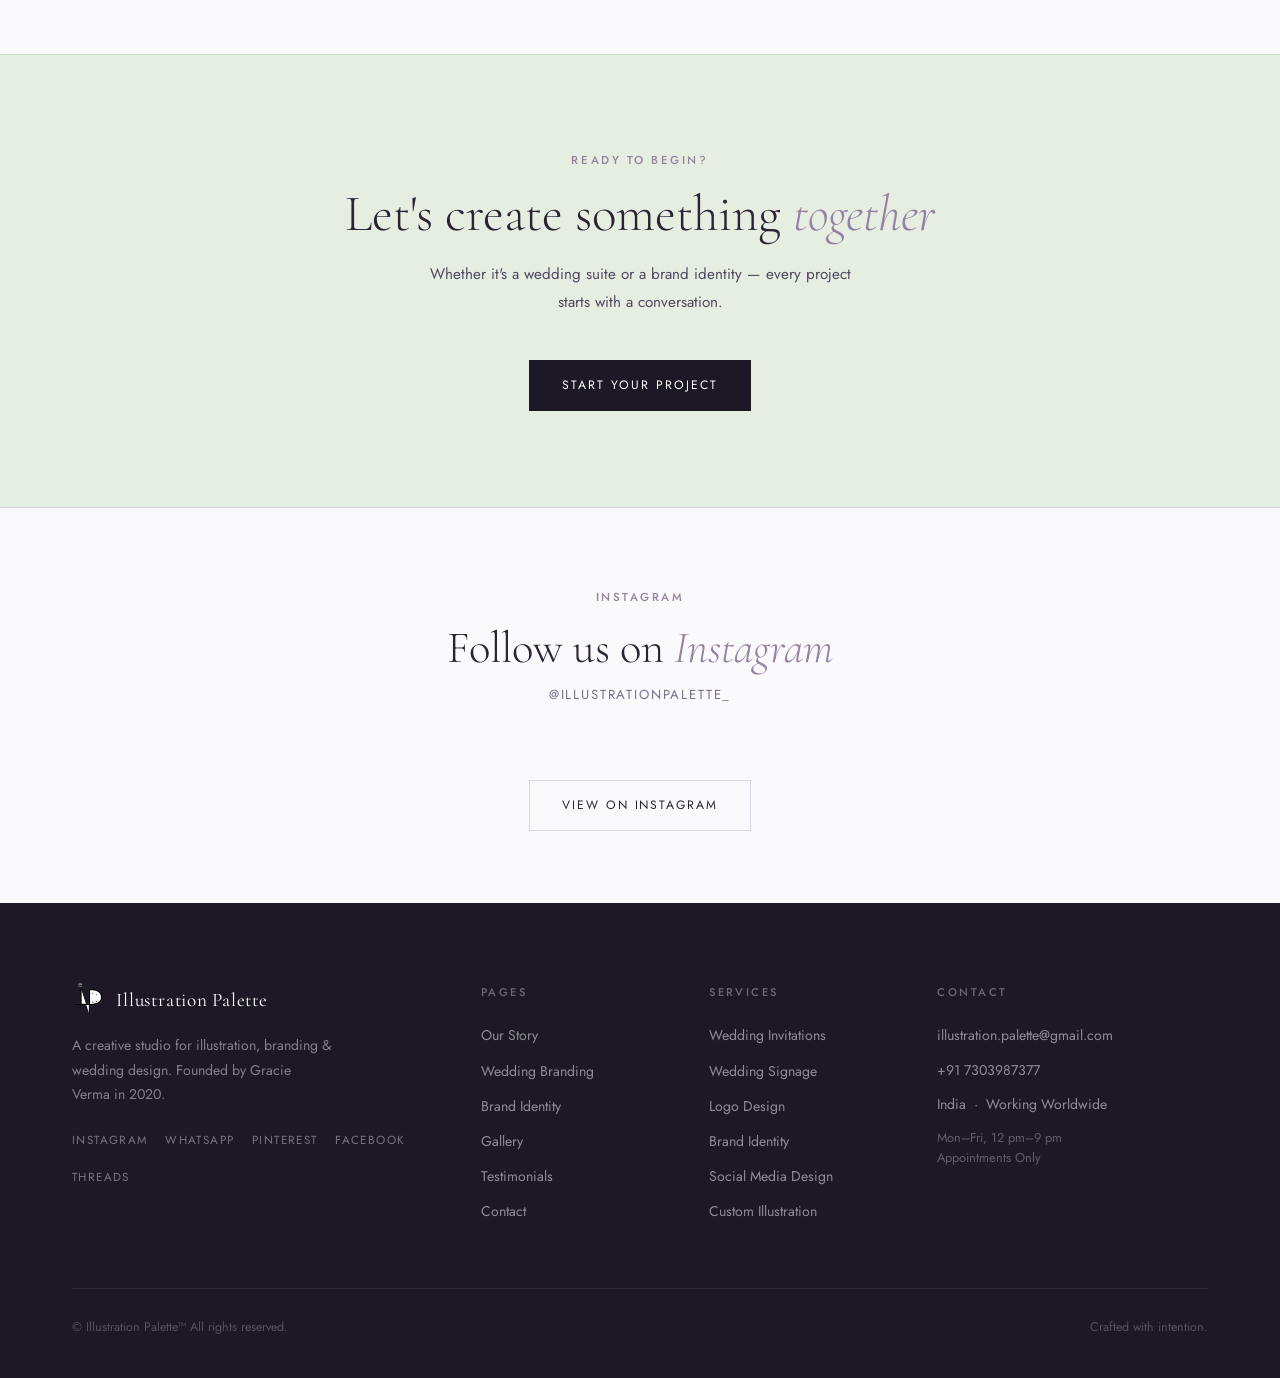
==== commit d0b4edad: "insta-section" ====
--- a/index.html
+++ b/index.html
@@ -236,10 +236,12 @@
         <h2 class="insta-section__title">Follow us on <em>Instagram</em></h2>
         <p class="insta-section__handle">@illustrationpalette_</p>
       </div>
-      <div class="insta-section__widget">
-        <script src="https://elfsightcdn.com/platform.js" async></script>
-        <div class="elfsight-app-f2173ceb-1bfb-4283-a702-a3a6cb5f926a" data-elfsight-app-lazy></div>
-      </div>
+      <div class="insta-section__grid">
+        <blockquote class="instagram-media" data-instgrm-permalink="https://www.instagram.com/p/DXojh3gkbgz/" data-instgrm-version="14"></blockquote>
+        <blockquote class="instagram-media" data-instgrm-permalink="https://www.instagram.com/p/DX1vegWgbkb/" data-instgrm-version="14"></blockquote>
+        <blockquote class="instagram-media" data-instgrm-permalink="https://www.instagram.com/p/DXzPYRSAeyb/" data-instgrm-version="14"></blockquote>
+      </div>
+      <script async src="https://www.instagram.com/embed.js"></script>
       <div class="insta-section__cta">
         <a href="https://instagram.com/illustrationpalette_" class="btn btn--outline" target="_blank" rel="noopener">View on Instagram</a>
       </div>
--- a/css/style.css
+++ b/css/style.css
@@ -1318,10 +1318,21 @@
   text-transform: uppercase;
   color: var(--text-light);
 }
-.insta-section__widget {
-  max-width: 960px;
+.insta-section__grid {
+  display: grid;
+  grid-template-columns: repeat(3, 1fr);
+  gap: 1.5rem;
+  max-width: 1000px;
   margin: 0 auto 2rem;
-  min-height: 280px;
+  align-items: start;
+}
+.insta-section__grid .instagram-media {
+  width: 100% !important;
+  min-width: 0 !important;
+  margin: 0 !important;
+}
+@media (max-width: 768px) {
+  .insta-section__grid { grid-template-columns: 1fr; max-width: 480px; }
 }
 .insta-section__cta { margin-top: 0.5rem; }
 
